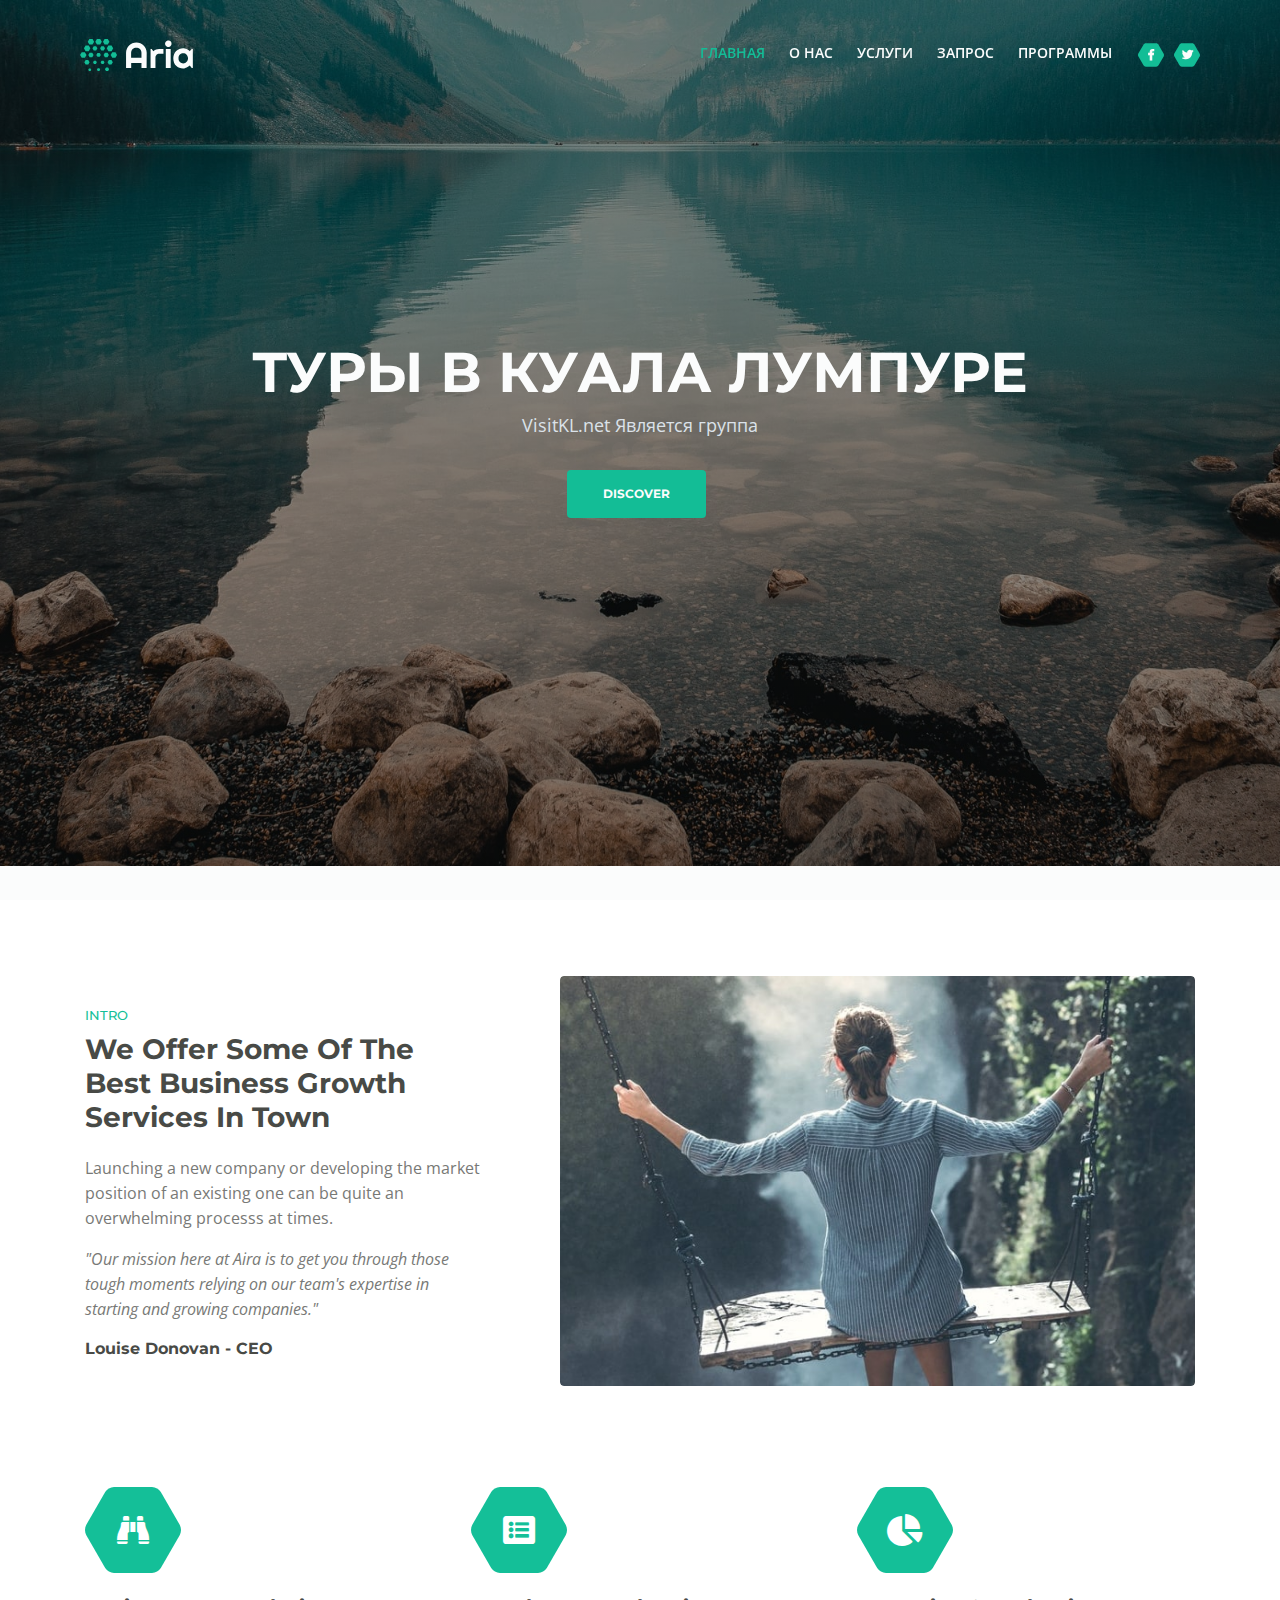
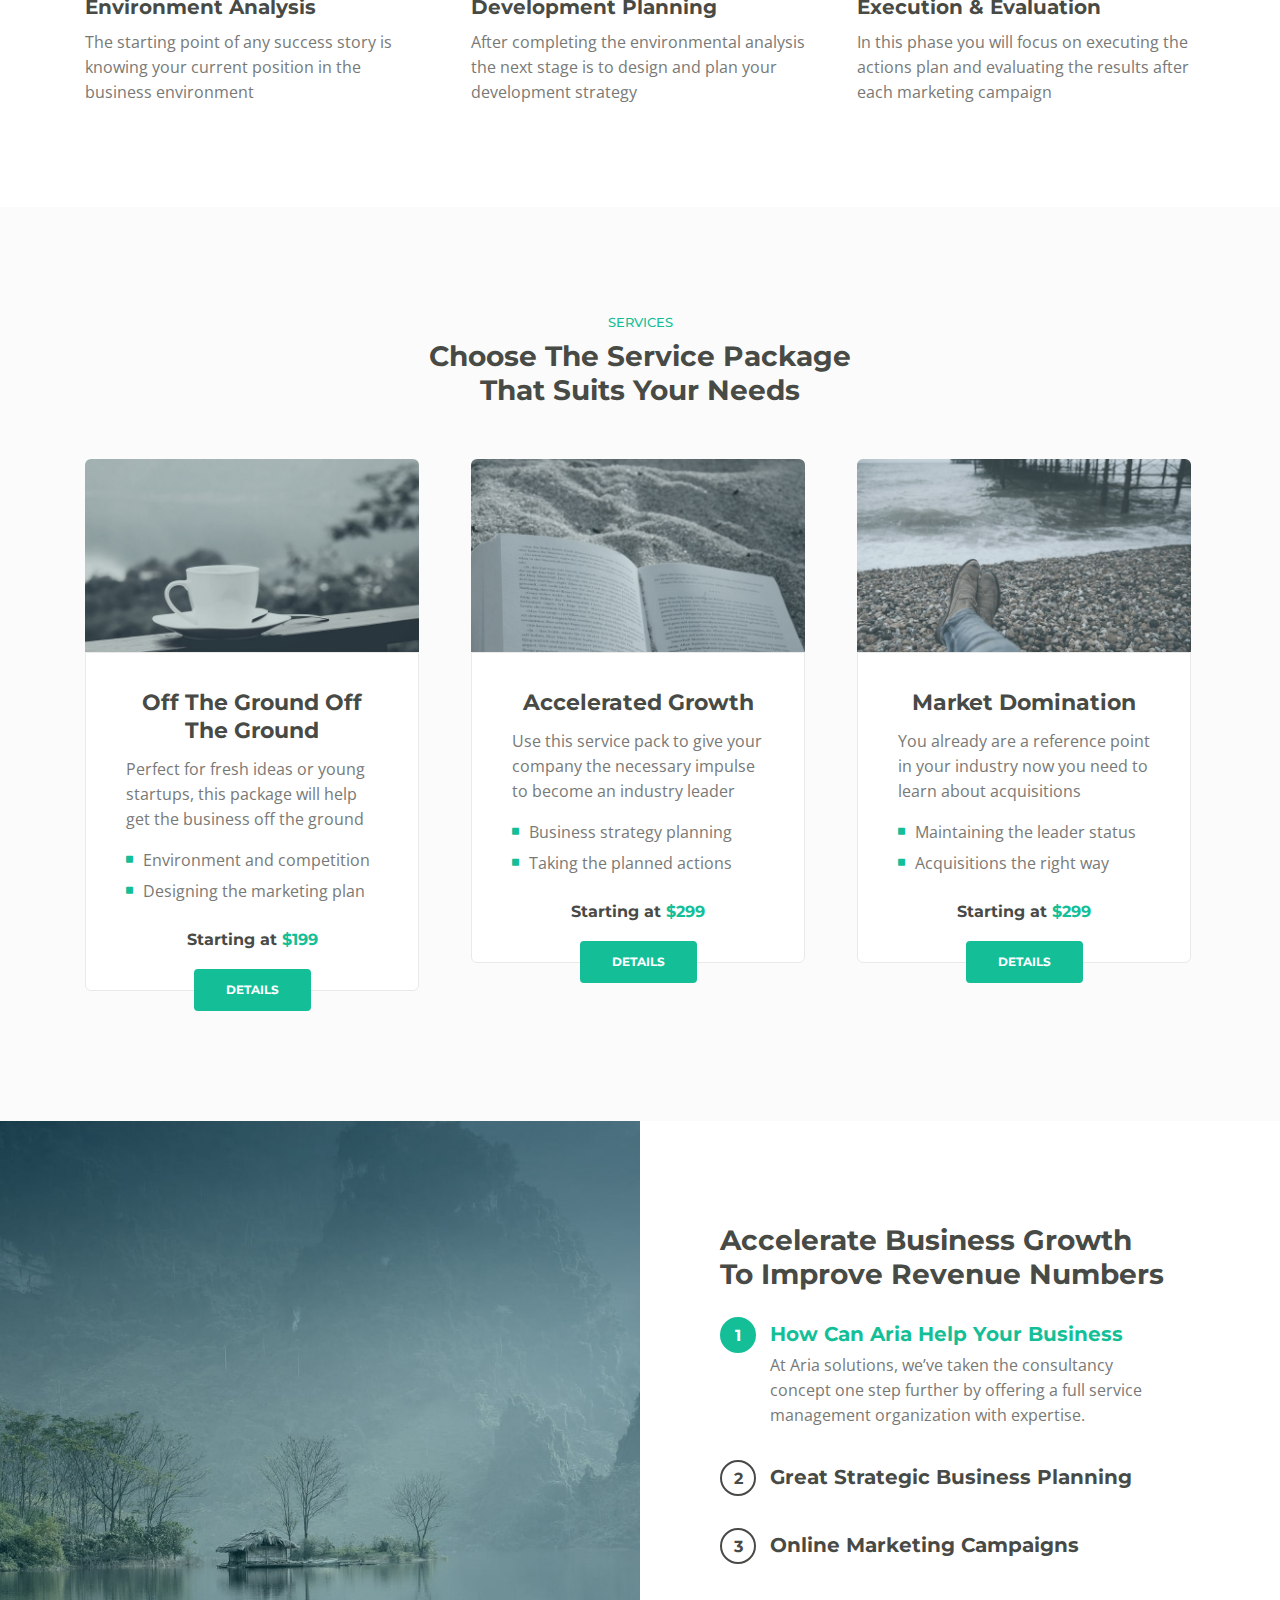
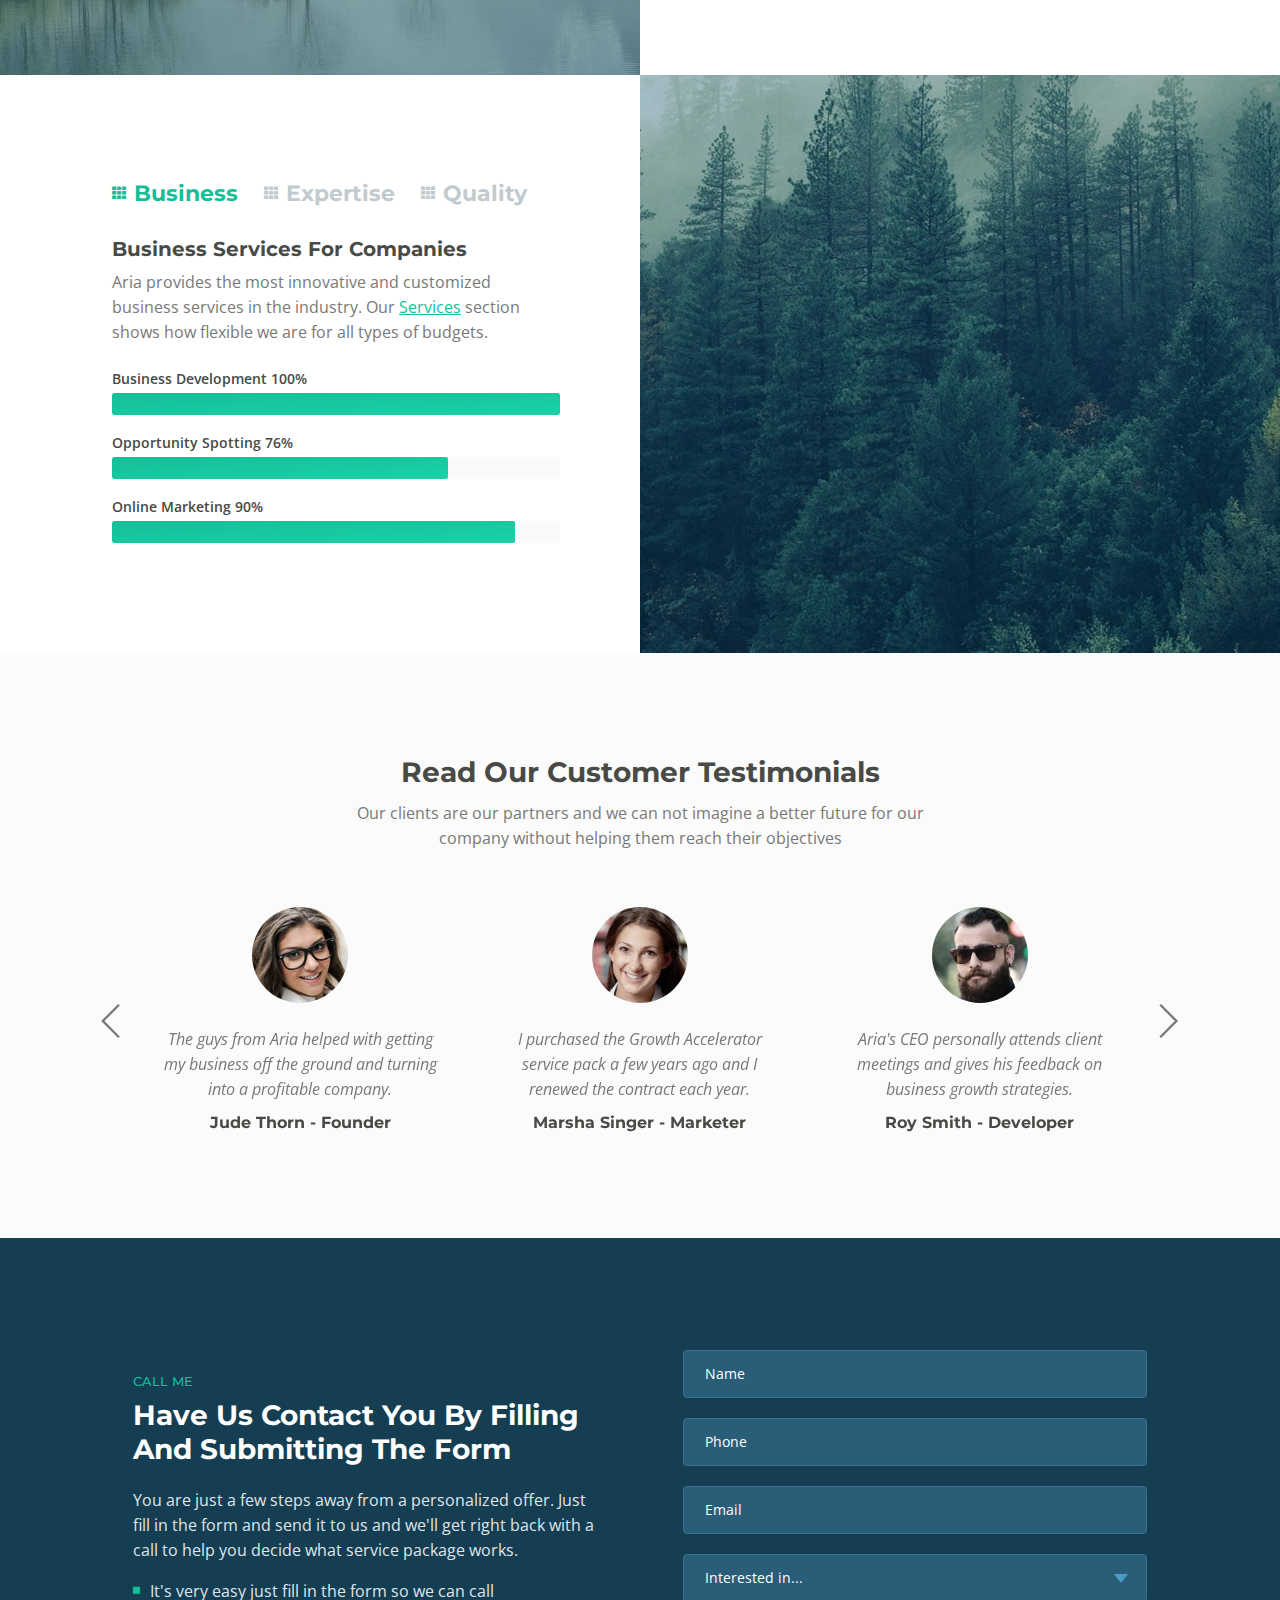
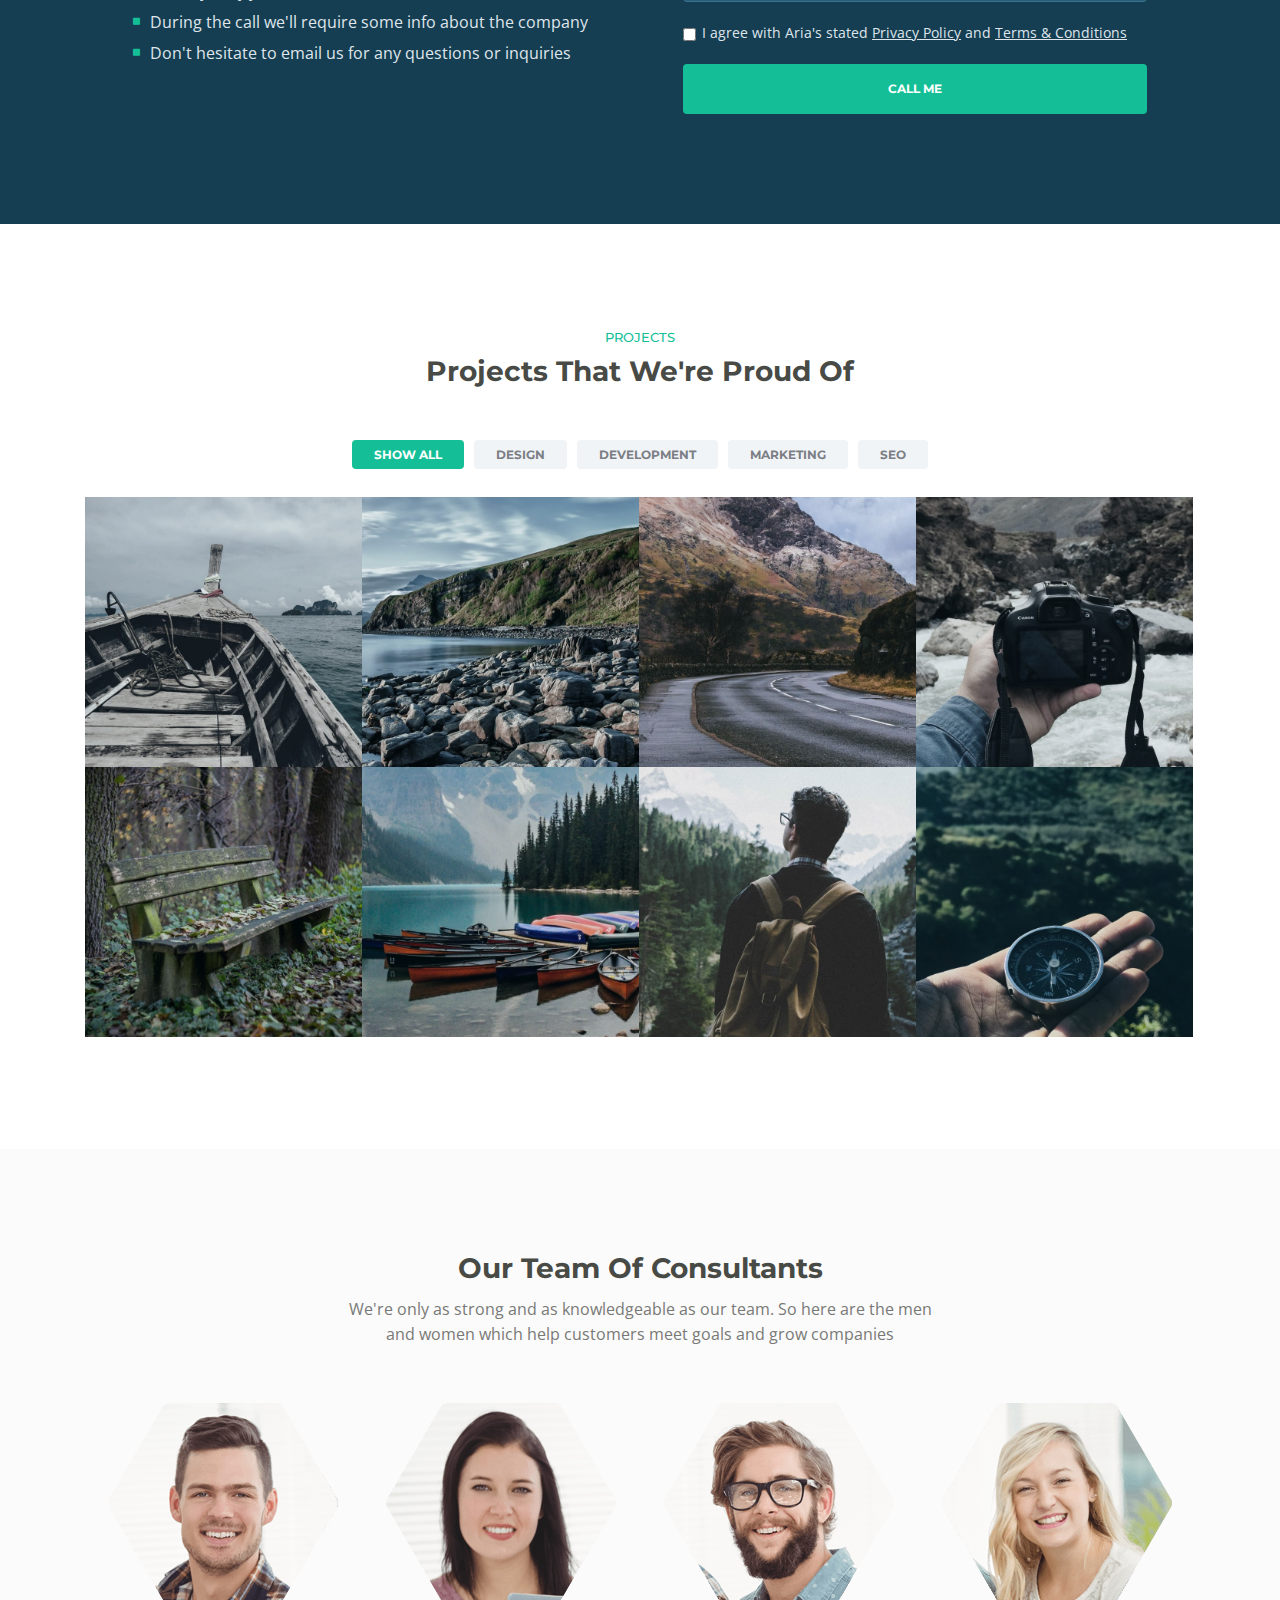
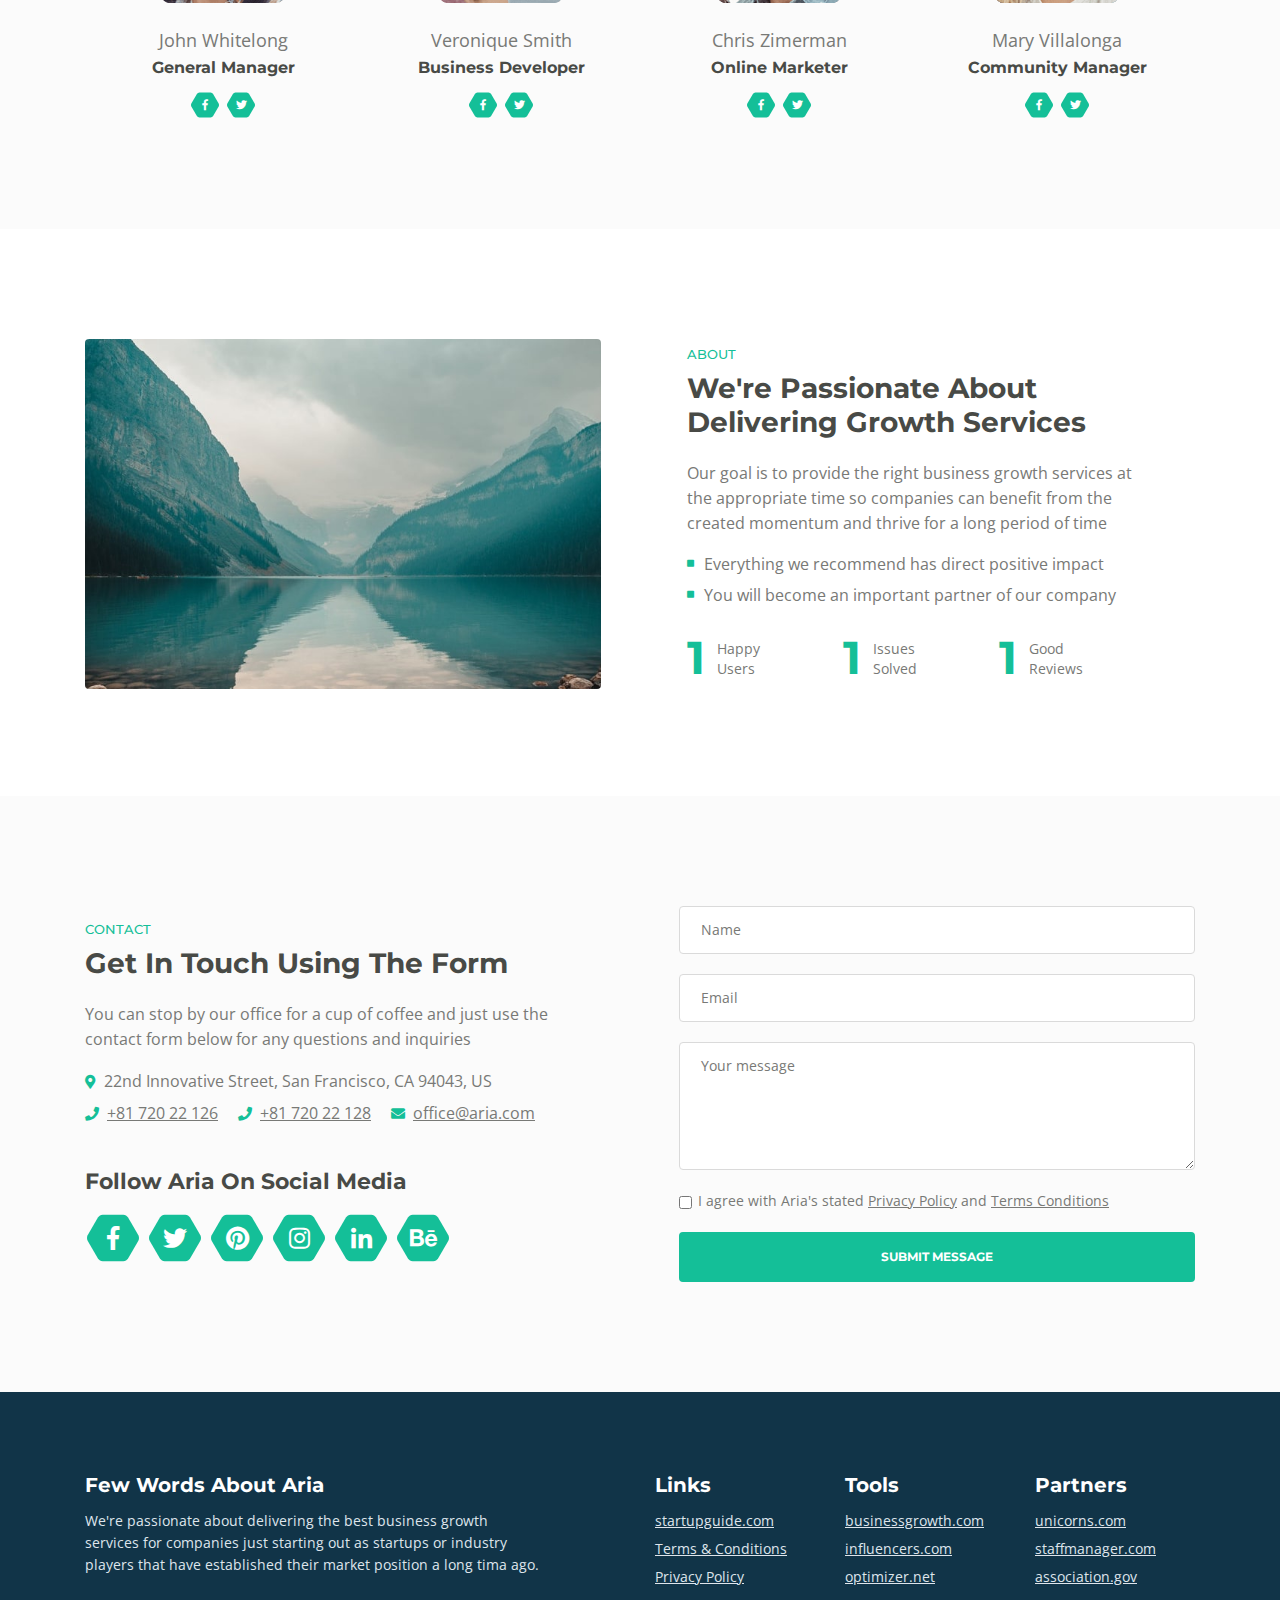
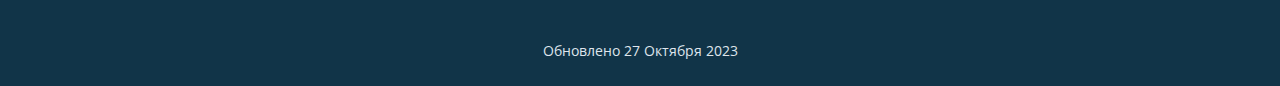
==== web/index.html @ b9b773c5 "1.0" ====
<!DOCTYPE html>
<html lang="en">
<head>
    <meta charset="utf-8">
    <meta name="viewport" content="width=device-width, initial-scale=1, shrink-to-fit=no">
    
    <!-- SEO Meta Tags -->
    <meta name="description" content="Aria is a business focused HTML landing page template built with Bootstrap to help you create lead generation websites for companies and their services.">
    <meta name="author" content="Inovatik">

    <!-- OG Meta Tags to improve the way the post looks when you share the page on LinkedIn, Facebook, Google+ -->
	<meta property="og:site_name" content="" /> <!-- website name -->
	<meta property="og:site" content="" /> <!-- website link -->
	<meta property="og:title" content=""/> <!-- title shown in the actual shared post -->
	<meta property="og:description" content="" /> <!-- description shown in the actual shared post -->
	<meta property="og:image" content="" /> <!-- image link, make sure it's jpg -->
	<meta property="og:url" content="" /> <!-- where do you want your post to link to -->
	<meta property="og:type" content="article" />

    <!-- Website Title -->
    <title>VisitKL - Туры по Малайзий</title>
    
    <!-- Styles -->
    <link href="https://fonts.googleapis.com/css?family=Montserrat:500,700&display=swap&subset=latin-ext" rel="stylesheet">
    <link href="https://fonts.googleapis.com/css?family=Open+Sans:400,400i,600&display=swap&subset=latin-ext" rel="stylesheet">
    <link href="css/bootstrap.css" rel="stylesheet">
    <link href="css/fontawesome-all.css" rel="stylesheet">
    <link href="css/swiper.css" rel="stylesheet">
	<link href="css/magnific-popup.css" rel="stylesheet">
	<link href="css/styles.css" rel="stylesheet">
	
	<!-- Favicon  -->
    <link rel="icon" href="images/favicon.png">
</head>
<body data-spy="scroll" data-target=".fixed-top">
    
    <!-- Preloader -->
	<div class="spinner-wrapper">
        <div class="spinner">
            <div class="bounce1"></div>
            <div class="bounce2"></div>
            <div class="bounce3"></div>
        </div>
    </div>
    <!-- end of preloader -->
    

    <!-- Navbar -->
    <nav class="navbar navbar-expand-md navbar-dark navbar-custom fixed-top">
        <!-- Text Logo - Use this if you don't have a graphic logo -->
        <!-- <a class="navbar-brand logo-text page-scroll" href="index.html">Aria</a> -->

        <!-- Image Logo -->
        <a class="navbar-brand logo-image" href="index.html"><img src="images/logo.svg" alt="alternative"></a>
        
        <!-- Mobile Menu Toggle Button -->
        <button class="navbar-toggler" type="button" data-toggle="collapse" data-target="#navbarsExampleDefault" aria-controls="navbarsExampleDefault" aria-expanded="false" aria-label="Toggle navigation">
            <span class="navbar-toggler-awesome fas fa-bars"></span>
            <span class="navbar-toggler-awesome fas fa-times"></span>
        </button>
        <!-- end of mobile menu toggle button -->

        <div class="collapse navbar-collapse" id="navbarsExampleDefault">
            <ul class="navbar-nav ml-auto">
                <li class="nav-item">
                    <a class="nav-link page-scroll" href="#header">ГЛАВНАЯ <span class="sr-only">(current)</span></a>
                </li>
                <li class="nav-item">
                    <a class="nav-link page-scroll" href="#intro">О НАС</a>
                </li>
                <li class="nav-item">
                    <a class="nav-link page-scroll" href="#services">УСЛУГИ</a>
                </li>
                <li class="nav-item">
                    <a class="nav-link page-scroll" href="#callMe">ЗАПРОС</a>
                </li>
                <li class="nav-item">
                    <a class="nav-link page-scroll" href="#projects">ПРОГРАММЫ</a>
                </li>

                <!-- Dropdown Menu -->          
                <!-- <li class="nav-item dropdown">
                    <a class="nav-link dropdown-toggle page-scroll" href="#about" id="navbarDropdown" role="button" aria-haspopup="true" aria-expanded="false">ABOUT</a>
                    <div class="dropdown-menu" aria-labelledby="navbarDropdown">
                        <a class="dropdown-item" href="terms-conditions.html"><span class="item-text">TERMS CONDITIONS</span></a>
                        <div class="dropdown-items-divide-hr"></div>
                        <a class="dropdown-item" href="privacy-policy.html"><span class="item-text">PRIVACY POLICY</span></a>
                    </div>
                </li> -->
                <!-- end of dropdown menu -->

                <!-- <li class="nav-item">
                    <a class="nav-link page-scroll" href="#contact">КОНТАКТ</a>
                </li>
            </ul> -->
            <span class="nav-item social-icons">
                <span class="fa-stack">
                    <a href="#your-link">
                        <span class="hexagon"></span>
                        <i class="fab fa-facebook-f fa-stack-1x"></i>
                    </a>
                </span>
                <span class="fa-stack">
                    <a href="#your-link">
                        <span class="hexagon"></span>
                        <i class="fab fa-twitter fa-stack-1x"></i>
                    </a>
                </span>
            </span>
        </div>
    </nav>
    <!-- end of navbar -->


    <!-- Header -->
    <header id="header" class="header">
        <div class="header-content">
            <div class="container">
                <div class="row">
                    <div class="col-lg-12">
                        <div class="text-container">
                            <h1>ТУРЫ В <span id="js-rotating">КУАЛА ЛУМПУРЕ, МЕЛАККЕ, КУАЛА СЕЛАНГОРЕ</span></h1>
                            <p class="p-heading p-large">VisitKL.net Является группа </p>
                            <a class="btn-solid-lg page-scroll" href="#intro">DISCOVER</a>
                        </div>
                    </div> <!-- end of col -->
                </div> <!-- end of row -->
            </div> <!-- end of container -->
        </div> <!-- end of header-content -->
    </header> <!-- end of header -->
    <!-- end of header -->


    <!-- Intro -->
    <div id="intro" class="basic-1">
        <div class="container">
            <div class="row">
                <div class="col-lg-5">
                    <div class="text-container">
                        <div class="section-title">INTRO</div>
                        <h2>We Offer Some Of The Best Business Growth Services In Town</h2>
                        <p>Launching a new company or developing the market position of an existing one can be quite an overwhelming processs at times.</p>
                        <p class="testimonial-text">"Our mission here at Aira is to get you through those tough moments relying on our team's expertise in starting and growing companies."</p>
                        <div class="testimonial-author">Louise Donovan - CEO</div>
                    </div> <!-- end of text-container -->
                </div> <!-- end of col -->
                <div class="col-lg-7">
                    <div class="image-container">
                        <img class="img-fluid" src="images/intro-office.jpg" alt="alternative">
                    </div> <!-- end of image-container -->
                </div> <!-- end of col -->
            </div> <!-- end of row -->
        </div> <!-- end of container -->
    </div> <!-- end of basic-1 -->
    <!-- end of intro -->


    <!-- Description -->
    <div class="cards-1">
        <div class="container">
            <div class="row">
                <div class="col-lg-12">
                    
                    <!-- Card -->
                    <div class="card">
                        <span class="fa-stack">
                            <span class="hexagon"></span>
                            <i class="fas fa-binoculars fa-stack-1x"></i>
                        </span>
                        <div class="card-body">
                            <h4 class="card-title">Environment Analysis</h4>
                            <p>The starting point of any success story is knowing your current position in the business environment</p>
                        </div>
                    </div>
                    <!-- end of card -->

                    <!-- Card -->
                    <div class="card">
                        <span class="fa-stack">
                            <span class="hexagon"></span>
                            <i class="fas fa-list-alt fa-stack-1x"></i>
                        </span>
                        <div class="card-body">
                            <h4 class="card-title">Development Planning</h4>
                            <p>After completing the environmental analysis the next stage is to design and  plan your development strategy</p>
                        </div>
                    </div>
                    <!-- end of card -->

                    <!-- Card -->
                    <div class="card">
                        <span class="fa-stack">
                            <span class="hexagon"></span>
                            <i class="fas fa-chart-pie fa-stack-1x"></i>
                        </span>
                        <div class="card-body">
                            <h4 class="card-title">Execution & Evaluation</h4>
                            <p>In this phase you will focus on executing the actions plan and evaluating the results after each marketing campaign</p>
                        </div>
                    </div>
                    <!-- end of card -->

                </div> <!-- end of col -->
            </div> <!-- end of row -->
        </div> <!-- end of container -->
    </div> <!-- end of cards-1 -->
    <!-- end of description -->


    <!-- Services -->
    <div id="services" class="cards-2">
        <div class="container">
            <div class="row">
                <div class="col-lg-12">
                    <div class="section-title">SERVICES</div>
                    <h2>Choose The Service Package<br> That Suits Your Needs</h2>
                </div> <!-- end of col -->
            </div> <!-- end of row -->
            <div class="row">
                <div class="col-lg-12">
                    
                    <!-- Card -->
                    <div class="card">
                        <div class="card-image">
                            <img class="img-fluid" src="images/services-1.jpg" alt="alternative">
                        </div>
                        <div class="card-body">
                            <h3 class="card-title">Off The Ground Off The Ground</h3>
                            <p>Perfect for fresh ideas or young startups, this package will help get the business off the ground</p>
                            <ul class="list-unstyled li-space-lg">
                                <li class="media">
                                    <i class="fas fa-square"></i>
                                    <div class="media-body">Environment and competition</div>
                                </li>
                                <li class="media">
                                    <i class="fas fa-square"></i>
                                    <div class="media-body">Designing the marketing plan</div>
                                </li>
                            </ul>
                            <p class="price">Starting at <span>$199</span></p>
                        </div>
                        <div class="button-container">
                            <a class="btn-solid-reg page-scroll" href="#callMe">DETAILS</a>
                        </div> <!-- end of button-container -->
                    </div>
                    <!-- end of card -->

                    <!-- Card -->
                    <div class="card">
                        <div class="card-image">
                            <img class="img-fluid" src="images/services-2.jpg" alt="alternative">
                        </div>
                        <div class="card-body">
                            <h3 class="card-title">Accelerated Growth</h3>
                            <p>Use this service pack to give your company the necessary impulse to become an industry leader</p>
                            <ul class="list-unstyled li-space-lg">
                                <li class="media">
                                    <i class="fas fa-square"></i>
                                    <div class="media-body">Business strategy planning</div>
                                </li>
                                <li class="media">
                                    <i class="fas fa-square"></i>
                                    <div class="media-body">Taking the planned actions</div>
                                </li>
                            </ul>
                            <p class="price">Starting at <span>$299</span></p>
                        </div>
                        <div class="button-container">
                            <a class="btn-solid-reg page-scroll" href="#callMe">DETAILS</a>
                        </div> <!-- end of button-container -->
                    </div>
                    <!-- end of card -->

                    <!-- Card -->
                    <div class="card">
                        <div class="card-image">
                            <img class="img-fluid" src="images/services-3.jpg" alt="alternative">
                        </div>
                        <div class="card-body">
                            <h3 class="card-title">Market Domination</h3>
                            <p>You already are a reference point in your industry now you need to learn about acquisitions</p>
                            <ul class="list-unstyled li-space-lg">
                                <li class="media">
                                    <i class="fas fa-square"></i>
                                    <div class="media-body">Maintaining the leader status</div>
                                </li>
                                <li class="media">
                                    <i class="fas fa-square"></i>
                                    <div class="media-body">Acquisitions the right way</div>
                                </li>
                            </ul>
                            <p class="price">Starting at <span>$299</span></p>
                        </div>
                        <div class="button-container">
                            <a class="btn-solid-reg page-scroll" href="#callMe">DETAILS</a>
                        </div> <!-- end of button-container -->
                    </div>
                    <!-- end of card -->

                </div> <!-- end of col -->
            </div> <!-- end of row -->
        </div> <!-- end of container -->
    </div> <!-- end of cards-2 -->
    <!-- end of services -->
    

    <!-- Details 1 -->
	<div id="details" class="accordion">
		<div class="area-1">
		</div><!-- end of area-1 on same line and no space between comments to eliminate margin white space --><div class="area-2">
            
            <!-- Accordion -->
            <div class="accordion-container" id="accordionOne">
                <h2>Accelerate Business Growth To Improve Revenue Numbers</h2>
                <div class="item">
                    <div id="headingOne">
                        <span data-toggle="collapse" data-target="#collapseOne" aria-expanded="true" aria-controls="collapseOne" role="button">
                            <span class="circle-numbering">1</span><span class="accordion-title">How Can Aria Help Your Business</span>
                        </span>
                    </div>
                    <div id="collapseOne" class="collapse show" aria-labelledby="headingOne" data-parent="#accordionOne">
                        <div class="accordion-body">
                            At Aria solutions, we’ve taken the consultancy concept one step further by offering a full service management organization with expertise.
                        </div>
                    </div>
                </div> <!-- end of item -->
            
                <div class="item">
                    <div id="headingTwo">
                        <span class="collapsed" data-toggle="collapse" data-target="#collapseTwo" aria-expanded="false" aria-controls="collapseTwo" role="button">
                            <span class="circle-numbering">2</span><span class="accordion-title">Great Strategic Business Planning</span>
                        </span>
                    </div>
                    <div id="collapseTwo" class="collapse" aria-labelledby="headingTwo" data-parent="#accordionOne">
                        <div class="accordion-body">
                            Aria partners with businesses to business growth and development ideas including environment analysis, plan execution and evaluation.
                        </div>
                    </div>
                </div> <!-- end of item -->
            
                <div class="item">
                    <div id="headingThree">
                        <span class="collapsed" data-toggle="collapse" data-target="#collapseThree" aria-expanded="false" aria-controls="collapseThree" role="button">
                            <span class="circle-numbering">3</span><span class="accordion-title">Online Marketing Campaigns</span>
                        </span>
                    </div>
                    <div id="collapseThree" class="collapse" aria-labelledby="headingThree" data-parent="#accordionOne">
                        <div class="accordion-body">
                            An awesome online marketing plan won't save your bad product but paired with a good product, the sky is the limit for what can be achieved.
                        </div>
                    </div>
                </div> <!-- end of item -->
            </div> <!-- end of accordion-container -->
            <!-- end of accordion -->

		</div> <!-- end of area-2 -->
    </div> <!-- end of accordion -->
    <!-- end of details 1 -->


    <!-- Details 2 -->
	<div class="tabs">
        <div class="area-1">
            <div class="tabs-container">
                
                <!-- Tabs Links -->
                <ul class="nav nav-tabs" id="ariaTabs" role="tablist">
                    <li class="nav-item">
                        <a class="nav-link active" id="nav-tab-1" data-toggle="tab" href="#tab-1" role="tab" aria-controls="tab-1" aria-selected="true"><i class="fas fa-th"></i> Business</a>
                    </li>
                    <li class="nav-item">
                        <a class="nav-link" id="nav-tab-2" data-toggle="tab" href="#tab-2" role="tab" aria-controls="tab-2" aria-selected="false"><i class="fas fa-th"></i> Expertise</a>
                    </li>
                    <li class="nav-item">
                        <a class="nav-link" id="nav-tab-3" data-toggle="tab" href="#tab-3" role="tab" aria-controls="tab-3" aria-selected="false"><i class="fas fa-th"></i> Quality</a>
                    </li>
                </ul>
                <!-- end of tabs links -->
                
                <!-- Tabs Content -->
                <div class="tab-content" id="ariaTabsContent">

                    <!-- Tab -->
                    <div class="tab-pane fade show active" id="tab-1" role="tabpanel" aria-labelledby="tab-1">
                        <h4>Business Services For Companies</h4>
                        <p>Aria provides the most innovative and customized business services in the industry. Our <a class="green page-scroll" href="#services">Services</a> section shows how flexible we are for all types of budgets.</p>
                        
                        <!-- Progress Bars -->
                        <div class="progress-container">
                            <div class="title">Business Development 100%</div>
                            <div class="progress">
                                <div class="progress-bar first" role="progressbar" aria-valuenow="0" aria-valuemin="0" aria-valuemax="100"></div>
                            </div>
                            <div class="title">Opportunity Spotting 76%</div>
                            <div class="progress">
                                <div class="progress-bar second" role="progressbar" aria-valuenow="75" aria-valuemin="0" aria-valuemax="100"></div>
                            </div>
                            <div class="title">Online Marketing 90%</div>
                            <div class="progress">
                                <div class="progress-bar third" role="progressbar" aria-valuenow="90" aria-valuemin="0" aria-valuemax="100"></div>
                            </div>
                        </div> <!-- end of progress-container -->
                        <!-- end of progress bars -->
                        
                    </div> <!-- end of tab-pane --> 
                    <!-- end of tab -->

                    <!-- Tab -->
                    <div class="tab-pane fade" id="tab-2" role="tabpanel" aria-labelledby="tab-2">
                        <ul class="list-unstyled li-space-lg first">
                            <li class="media">
                                <div class="media-bullet">1</div>
                                <div class="media-body"><strong>High quality</strong> is on top of our list when it comes to the way we deliver the services</div>
                            </li>
                            <li class="media">
                                <div class="media-bullet">2</div>
                                <div class="media-body"><strong>Maximum impact</strong> is what we look for in our actions</div>
                            </li>
                            <li class="media">
                                <div class="media-bullet">3</div>
                                <div class="media-body"><strong>Quality standards</strong> are important but meant to be exceeded</div>
                            </li>
                        </ul>
                        <ul class="list-unstyled li-space-lg last">
                            <li class="media">
                                <div class="media-bullet">4</div>
                                <div class="media-body"><strong>We're always looking</strong> for industry leaders to help them win their market position</div>
                            </li>
                            <li class="media">
                                <div class="media-bullet">5</div>
                                <div class="media-body"><strong>Evaluation</strong> is a key aspect of this business and important</div>
                            </li>
                            <li class="media">
                                <div class="media-bullet">6</div>
                                <div class="media-body"><strong>Ethic</strong> procedures ar alwasy at the base of everything we do</div>
                            </li>
                        </ul>
                    </div> <!-- end of tab-pane -->
                    <!-- end of tab -->

                    <!-- Tab -->
                    <div class="tab-pane fade" id="tab-3" role="tabpanel" aria-labelledby="tab-3">
                        <p><strong>We strive to achieve</strong> 100% customer satisfaction for both types of customers: hiring companies and job seekers. Types of customers: <a class="green" href="#your-link">with huge potential</a></p>
                        <p><strong>Our goal is to help</strong> your company achieve its full potential and establish long term stability for <a class="green" href="#your-link">the stakeholders</a></p>
                        <ul class="list-unstyled li-space-lg">
                            <li class="media">
                                <i class="fas fa-square"></i>
                                <div class="media-body">It's easy to get a quotation, just call our office anytime</div>
                            </li>
                            <li class="media">
                                <i class="fas fa-square"></i>
                                <div class="media-body">We'll get back to you with an initial estimate soon</div>
                            </li>
                            <li class="media">
                                <i class="fas fa-square"></i>
                                <div class="media-body">Get ready to see results even after only 30 days</div>
                            </li>
                            <li class="media">
                                <i class="fas fa-square"></i>
                                <div class="media-body">Ask for a quote and start improving your business</div>
                            </li>
                            <li class="media">
                                <i class="fas fa-square"></i>
                                <div class="media-body">Just fill out the form and we'll call you right away</div>
                            </li>
                        </ul>
                    </div> <!-- end of tab-pane -->
                    <!-- end of tab -->

                </div> <!-- end of tab-content -->
                <!-- end of tabs content -->

            </div> <!-- end of tabs-container -->
        </div><!-- end of area-1 on same line and no space between comments to eliminate margin white space --><div class="area-2"></div> <!-- end of area-2 -->
    </div> <!-- end of tabs -->
    <!-- end of details 2 -->


    <!-- Testimonials -->
    <div class="slider">
        <div class="container">
            <div class="row">
                <div class="col-lg-12">
                    <h2>Read Our Customer Testimonials</h2>
                    <p class="p-heading">Our clients are our partners and we can not imagine a better future for our company without helping them reach their objectives</p>
                </div> <!-- end of col -->
            </div> <!-- end of row -->
            <div class="row">
                <div class="col-lg-12">

                    <!-- Card Slider -->
                    <div class="slider-container">
                        <div class="swiper-container card-slider">
                            <div class="swiper-wrapper">
                                
                                <!-- Slide -->
                                <div class="swiper-slide">
                                    <div class="card">
                                        <img class="card-image" src="images/testimonial-1.jpg" alt="alternative">
                                        <div class="card-body">
                                            <div class="testimonial-text">The guys from Aria helped with getting my business off the ground and turning into a profitable company.</div>
                                            <div class="testimonial-author">Jude Thorn - Founder</div>
                                        </div>
                                    </div>
                                </div> <!-- end of swiper-slide -->
                                <!-- end of slide -->
        
                                <!-- Slide -->
                                <div class="swiper-slide">
                                    <div class="card">
                                        <img class="card-image" src="images/testimonial-2.jpg" alt="alternative">
                                        <div class="card-body">
                                            <div class="testimonial-text">I purchased the Growth Accelerator service pack a few years ago and I renewed the contract each year. </div>
                                            <div class="testimonial-author">Marsha Singer - Marketer</div>
                                        </div>
                                    </div>        
                                </div> <!-- end of swiper-slide -->
                                <!-- end of slide -->
        
                                <!-- Slide -->
                                <div class="swiper-slide">
                                    <div class="card">
                                        <img class="card-image" src="images/testimonial-3.jpg" alt="alternative">
                                        <div class="card-body">
                                            <div class="testimonial-text">Aria's CEO personally attends client meetings and gives his feedback on business growth strategies.</div>
                                            <div class="testimonial-author">Roy Smith - Developer</div>
                                        </div>
                                    </div>        
                                </div> <!-- end of swiper-slide -->
                                <!-- end of slide -->
        
                                <!-- Slide -->
                                <div class="swiper-slide">
                                    <div class="card">
                                        <img class="card-image" src="images/testimonial-4.jpg" alt="alternative">
                                        <div class="card-body">
                                            <div class="testimonial-text">At the beginning I thought the prices are a little high for what they offer but they over deliver each and every time.</div>
                                            <div class="testimonial-author">Ronald Spice - Owner</div>
                                        </div>
                                    </div>
                                </div> <!-- end of swiper-slide -->
                                <!-- end of slide -->
        
                                <!-- Slide -->
                                <div class="swiper-slide">
                                    <div class="card">
                                        <img class="card-image" src="images/testimonial-5.jpg" alt="alternative">
                                        <div class="card-body">
                                            <div class="testimonial-text">I recommend Aria to every business owner or growth leader that wants to take his company to the next level.</div>
                                            <div class="testimonial-author">Lindsay Rune - Manager</div>
                                        </div>
                                    </div>        
                                </div> <!-- end of swiper-slide -->
                                <!-- end of slide -->
        
                                <!-- Slide -->
                                <div class="swiper-slide">
                                    <div class="card">
                                        <img class="card-image" src="images/testimonial-6.jpg" alt="alternative">
                                        <div class="card-body">
                                            <div class="testimonial-text">My goals for using Aria's services seemed high when I first set them but they've met them with no problems.</div>
                                            <div class="testimonial-author">Ann Black - Consultant</div>
                                        </div>
                                    </div>        
                                </div> <!-- end of swiper-slide -->
                                <!-- end of slide -->
                            
                            </div> <!-- end of swiper-wrapper -->
        
                            <!-- Add Arrows -->
                            <div class="swiper-button-next"></div>
                            <div class="swiper-button-prev"></div>
                            <!-- end of add arrows -->
        
                        </div> <!-- end of swiper-container -->
                    </div> <!-- end of sliedr-container -->
                    <!-- end of card slider -->

                </div> <!-- end of col -->
            </div> <!-- end of row -->
        </div> <!-- end of container -->
    </div> <!-- end of slider -->
    <!-- end of testimonials -->


    <!-- Call Me -->
    <div id="callMe" class="form-1">
        <div class="container">
            <div class="row">
                <div class="col-lg-6">
                    <div class="text-container">
                        <div class="section-title">CALL ME</div>
                        <h2 class="white">Have Us Contact You By Filling And Submitting The Form</h2>
                        <p class="white">You are just a few steps away from a personalized offer. Just fill in the form and send it to us and we'll get right back with a call to help you decide what service package works.</p>
                        <ul class="list-unstyled li-space-lg white">
                            <li class="media">
                                <i class="fas fa-square"></i>
                                <div class="media-body">It's very easy just fill in the form so we can call</div>
                            </li>
                            <li class="media">
                                <i class="fas fa-square"></i>
                                <div class="media-body">During the call we'll require some info about the company</div>
                            </li>
                            <li class="media">
                                <i class="fas fa-square"></i>
                                <div class="media-body">Don't hesitate to email us for any questions or inquiries</div>
                            </li>
                        </ul>
                    </div>
                </div> <!-- end of col -->
                <div class="col-lg-6">
                   
                    <!-- Call Me Form -->
                    <form id="callMeForm" data-toggle="validator" data-focus="false">
                        <div class="form-group">
                            <input type="text" class="form-control-input" id="lname" name="lname" required>
                            <label class="label-control" for="lname">Name</label>
                            <div class="help-block with-errors"></div>
                        </div>
                        <div class="form-group">
                            <input type="text" class="form-control-input" id="lphone" name="lphone" required>
                            <label class="label-control" for="lphone">Phone</label>
                            <div class="help-block with-errors"></div>
                        </div>
                        <div class="form-group">
                            <input type="email" class="form-control-input" id="lemail" name="lemail" required>
                            <label class="label-control" for="lemail">Email</label>
                            <div class="help-block with-errors"></div>
                        </div>
                        <div class="form-group">
                            <select class="form-control-select" id="lselect" required>
                                <option class="select-option" value="" disabled selected>Interested in...</option>
                                <option class="select-option" value="Off The Ground">Off The Ground</option>
                                <option class="select-option" value="Accelerated Growth">Accelerated Growth</option>
                                <option class="select-option" value="Market Domination">Market Domination</option>
                            </select>
                            <div class="help-block with-errors"></div>
                        </div>
                        <div class="form-group checkbox white">
                            <input type="checkbox" id="lterms" value="Agreed-to-Terms" name="lterms" required>I agree with Aria's stated <a class="white" href="privacy-policy.html">Privacy Policy</a> and <a class="white" href="terms-conditions.html">Terms & Conditions</a>
                            <div class="help-block with-errors"></div>
                        </div>
                        <div class="form-group">
                            <button type="submit" class="form-control-submit-button">CALL ME</button>
                        </div>
                        <div class="form-message">
                            <div id="lmsgSubmit" class="h3 text-center hidden"></div>
                        </div>
                    </form>
                    <!-- end of call me form -->
                    
                </div> <!-- end of col -->
            </div> <!-- end of row -->
        </div> <!-- end of container -->
    </div> <!-- end of form-1 -->
    <!-- end of call me -->


    <!-- Projects -->
	<div id="projects" class="filter">
		<div class="container">
            <div class="row">
                <div class="col-lg-12">
                    <div class="section-title">PROJECTS</div>
                    <h2>Projects That We're Proud Of</h2>
                </div> <!-- end of col -->
            </div> <!-- end of row -->
            <div class="row">
                <div class="col-lg-12">
                    <!-- Filter -->
                    <div class="button-group filters-button-group">
                        <a class="button is-checked" data-filter="*"><span>SHOW ALL</span></a>
                        <a class="button" data-filter=".design"><span>DESIGN</span></a>
                        <a class="button" data-filter=".development"><span>DEVELOPMENT</span></a>
                        <a class="button" data-filter=".marketing"><span>MARKETING</span></a>
                        <a class="button" data-filter=".seo"><span>SEO</span></a>
                    </div> <!-- end of button group -->
                    <div class="grid">
                        <div class="element-item development">
                            <a class="popup-with-move-anim" href="#project-1"><div class="element-item-overlay"><span>Online Banking</span></div><img src="images/project-1.jpg" alt="alternative"></a>
                        </div>
                        <div class="element-item development">
                            <a class="popup-with-move-anim" href="#project-2"><div class="element-item-overlay"><span>Classic Industry</span></div><img src="images/project-2.jpg" alt="alternative"></a>
                        </div>
                        <div class="element-item design development marketing">
                            <a class="popup-with-move-anim" href="#project-3"><div class="element-item-overlay"><span>BoomBap Audio</span></div><img src="images/project-3.jpg" alt="alternative"></a>
                        </div>
                        <div class="element-item design development marketing">
                            <a class="popup-with-move-anim" href="#project-4"><div class="element-item-overlay"><span>Van Moose</span></div><img src="images/project-4.jpg" alt="alternative"></a>
                        </div>
                        <div class="element-item design development marketing seo">
                            <a class="popup-with-move-anim" href="#project-5"><div class="element-item-overlay"><span>Joy Moments</span></div><img src="images/project-5.jpg" alt="alternative"></a>
                        </div>
                        <div class="element-item design marketing seo">
                            <a class="popup-with-move-anim" href="#project-6"><div class="element-item-overlay"><span>Spark Events</span></div><img src="images/project-6.jpg" alt="alternative"></a>
                        </div>
                        <div class="element-item design marketing">
                            <a class="popup-with-move-anim" href="#project-7"><div class="element-item-overlay"><span>Casual Wear</span></div><img src="images/project-7.jpg" alt="alternative"></a>
                        </div>
                        <div class="element-item design marketing">
                            <a class="popup-with-move-anim" href="#project-8"><div class="element-item-overlay"><span>Zazoo Apps</span></div><img src="images/project-8.jpg" alt="alternative"></a>
                        </div>
                    </div> <!-- end of grid -->
                    <!-- end of filter -->
                    
                </div> <!-- end of col -->
            </div> <!-- end of row -->
		</div> <!-- end of container -->
    </div> <!-- end of filter -->
    <!-- end of projects -->


    <!-- Project Lightboxes -->
    <!-- Lightbox -->
    <div id="project-1" class="lightbox-basic zoom-anim-dialog mfp-hide">
        <div class="row">
            <button title="Close (Esc)" type="button" class="mfp-close x-button">×</button>
            <div class="col-lg-8">
                <img class="img-fluid" src="images/project-1.jpg" alt="alternative">
            </div> <!-- end of col -->
            <div class="col-lg-4">
                <h3>Online Banking</h3>
                <hr class="line-heading">
                <h6>Strategy Development</h6>
                <p>Need a solid foundation for your business growth plans? Aria will help you manage sales and meet your current needs</p>
                <p>By offering the best professional services and quality products in the market. Don't hesitate and get in touch with us.</p>
                <div class="testimonial-container">
                    <p class="testimonial-text">Need a solid foundation for your business growth plans? Aria will help you manage sales and meet your current requirements.</p>
                    <p class="testimonial-author">General Manager</p>
                </div>
                <a class="btn-solid-reg" href="#your-link">DETAILS</a> <a class="btn-outline-reg mfp-close as-button" href="#projects">BACK</a> 
            </div> <!-- end of col -->
        </div> <!-- end of row -->
    </div> <!-- end of lightbox-basic -->
    <!-- end of lightbox -->

    <!-- Lightbox -->
    <div id="project-2" class="lightbox-basic zoom-anim-dialog mfp-hide">
        <div class="row">
            <button title="Close (Esc)" type="button" class="mfp-close x-button">×</button>
            <div class="col-lg-8">
                <img class="img-fluid" src="images/project-2.jpg" alt="alternative">
            </div> <!-- end of col -->
            <div class="col-lg-4">
                <h3>Classic Industry</h3>
                <hr class="line-heading">
                <h6>Strategy Development</h6>
                <p>Need a solid foundation for your business growth plans? Aria will help you manage sales and meet your current needs</p>
                <p>By offering the best professional services and quality products in the market. Don't hesitate and get in touch with us.</p>
                <div class="testimonial-container">
                    <p class="testimonial-text">Need a solid foundation for your business growth plans? Aria will help you manage sales and meet your current requirements.</p>
                    <p class="testimonial-author">General Manager</p>
                </div>
                <a class="btn-solid-reg" href="#your-link">DETAILS</a> <a class="btn-outline-reg mfp-close as-button" href="#projects">BACK</a> 
            </div> <!-- end of col -->
        </div> <!-- end of row -->
    </div> <!-- end of lightbox-basic -->
    <!-- end of lightbox -->

    <!-- Lightbox -->
    <div id="project-3" class="lightbox-basic zoom-anim-dialog mfp-hide">
        <div class="row">
            <button title="Close (Esc)" type="button" class="mfp-close x-button">×</button>
            <div class="col-lg-8">
                <img class="img-fluid" src="images/project-3.jpg" alt="alternative">
            </div> <!-- end of col -->
            <div class="col-lg-4">
                <h3>BoomBap Audio</h3>
                <hr class="line-heading">
                <h6>Strategy Development</h6>
                <p>Need a solid foundation for your business growth plans? Aria will help you manage sales and meet your current needs</p>
                <p>By offering the best professional services and quality products in the market. Don't hesitate and get in touch with us.</p>
                <div class="testimonial-container">
                    <p class="testimonial-text">Need a solid foundation for your business growth plans? Aria will help you manage sales and meet your current requirements.</p>
                    <p class="testimonial-author">General Manager</p>
                </div>
                <a class="btn-solid-reg" href="#your-link">DETAILS</a> <a class="btn-outline-reg mfp-close as-button" href="#projects">BACK</a> 
            </div> <!-- end of col -->
        </div> <!-- end of row -->
    </div> <!-- end of lightbox-basic -->
    <!-- end of lightbox -->

    <!-- Lightbox -->
    <div id="project-4" class="lightbox-basic zoom-anim-dialog mfp-hide">
        <div class="row">
            <button title="Close (Esc)" type="button" class="mfp-close x-button">×</button>
            <div class="col-lg-8">
                <img class="img-fluid" src="images/project-4.jpg" alt="alternative">
            </div> <!-- end of col -->
            <div class="col-lg-4">
                <h3>Van Moose</h3>
                <hr class="line-heading">
                <h6>Strategy Development</h6>
                <p>Need a solid foundation for your business growth plans? Aria will help you manage sales and meet your current needs</p>
                <p>By offering the best professional services and quality products in the market. Don't hesitate and get in touch with us.</p>
                <div class="testimonial-container">
                    <p class="testimonial-text">Need a solid foundation for your business growth plans? Aria will help you manage sales and meet your current requirements.</p>
                    <p class="testimonial-author">General Manager</p>
                </div>
                <a class="btn-solid-reg" href="#your-link">DETAILS</a> <a class="btn-outline-reg mfp-close as-button" href="#projects">BACK</a> 
            </div> <!-- end of col -->
        </div> <!-- end of row -->
    </div> <!-- end of lightbox-basic -->
    <!-- end of lightbox -->

    <!-- Lightbox -->
    <div id="project-5" class="lightbox-basic zoom-anim-dialog mfp-hide">
        <div class="row">
            <button title="Close (Esc)" type="button" class="mfp-close x-button">×</button>
            <div class="col-lg-8">
                <img class="img-fluid" src="images/project-5.jpg" alt="alternative">
            </div> <!-- end of col -->
            <div class="col-lg-4">
                <h3>Joy Moments</h3>
                <hr class="line-heading">
                <h6>Strategy Development</h6>
                <p>Need a solid foundation for your business growth plans? Aria will help you manage sales and meet your current needs</p>
                <p>By offering the best professional services and quality products in the market. Don't hesitate and get in touch with us.</p>
                <div class="testimonial-container">
                    <p class="testimonial-text">Need a solid foundation for your business growth plans? Aria will help you manage sales and meet your current requirements.</p>
                    <p class="testimonial-author">General Manager</p>
                </div>
                <a class="btn-solid-reg" href="#your-link">DETAILS</a> <a class="btn-outline-reg mfp-close as-button" href="#projects">BACK</a> 
            </div> <!-- end of col -->
        </div> <!-- end of row -->
    </div> <!-- end of lightbox-basic -->
    <!-- end of lightbox -->

    <!-- Lightbox -->
    <div id="project-6" class="lightbox-basic zoom-anim-dialog mfp-hide">
        <div class="row">
            <button title="Close (Esc)" type="button" class="mfp-close x-button">×</button>
            <div class="col-lg-8">
                <img class="img-fluid" src="images/project-6.jpg" alt="alternative">
            </div> <!-- end of col -->
            <div class="col-lg-4">
                <h3>Spark Events</h3>
                <hr class="line-heading">
                <h6>Strategy Development</h6>
                <p>Need a solid foundation for your business growth plans? Aria will help you manage sales and meet your current needs</p>
                <p>By offering the best professional services and quality products in the market. Don't hesitate and get in touch with us.</p>
                <div class="testimonial-container">
                    <p class="testimonial-text">Need a solid foundation for your business growth plans? Aria will help you manage sales and meet your current requirements.</p>
                    <p class="testimonial-author">General Manager</p>
                </div>
                <a class="btn-solid-reg" href="#your-link">DETAILS</a> <a class="btn-outline-reg mfp-close as-button" href="#projects">BACK</a> 
            </div> <!-- end of col -->
        </div> <!-- end of row -->
    </div> <!-- end of lightbox-basic -->
    <!-- end of lightbox -->

    <!-- Lightbox -->
    <div id="project-7" class="lightbox-basic zoom-anim-dialog mfp-hide">
        <div class="row">
            <button title="Close (Esc)" type="button" class="mfp-close x-button">×</button>
            <div class="col-lg-8">
                <img class="img-fluid" src="images/project-7.jpg" alt="alternative">
            </div> <!-- end of col -->
            <div class="col-lg-4">
                <h3>Casual Wear</h3>
                <hr class="line-heading">
                <h6>Strategy Development</h6>
                <p>Need a solid foundation for your business growth plans? Aria will help you manage sales and meet your current needs</p>
                <p>By offering the best professional services and quality products in the market. Don't hesitate and get in touch with us.</p>
                <div class="testimonial-container">
                    <p class="testimonial-text">Need a solid foundation for your business growth plans? Aria will help you manage sales and meet your current requirements.</p>
                    <p class="testimonial-author">General Manager</p>
                </div>
                <a class="btn-solid-reg" href="#your-link">DETAILS</a> <a class="btn-outline-reg mfp-close as-button" href="#projects">BACK</a> 
            </div> <!-- end of col -->
        </div> <!-- end of row -->
    </div> <!-- end of lightbox-basic -->
    <!-- end of lightbox -->

    <!-- Lightbox -->
    <div id="project-8" class="lightbox-basic zoom-anim-dialog mfp-hide">
        <div class="row">
            <button title="Close (Esc)" type="button" class="mfp-close x-button">×</button>
            <div class="col-lg-8">
                <img class="img-fluid" src="images/project-8.jpg" alt="alternative">
            </div> <!-- end of col -->
            <div class="col-lg-4">
                <h3>Zazoo Apps</h3>
                <hr class="line-heading">
                <h6>Strategy Development</h6>
                <p>Need a solid foundation for your business growth plans? Aria will help you manage sales and meet your current needs</p>
                <p>By offering the best professional services and quality products in the market. Don't hesitate and get in touch with us.</p>
                <div class="testimonial-container">
                    <p class="testimonial-text">Need a solid foundation for your business growth plans? Aria will help you manage sales and meet your current requirements.</p>
                    <p class="testimonial-author">General Manager</p>
                </div>
                <a class="btn-solid-reg" href="#your-link">DETAILS</a> <a class="btn-outline-reg mfp-close as-button" href="#projects">BACK</a> 
            </div> <!-- end of col -->
        </div> <!-- end of row -->
    </div> <!-- end of lightbox-basic -->
    <!-- end of lightbox -->
    <!-- end of project lightboxes -->


    <!-- Team -->
    <div class="basic-2">
        <div class="container">
            <div class="row">
                <div class="col-lg-12">
                    <h2>Our Team Of Consultants</h2>
                    <p class="p-heading">We're only as strong and as knowledgeable as our team. So here are the men and women which help customers meet goals and grow companies</p>
                </div> <!-- end of col -->
            </div> <!-- end of row -->
            <div class="row">
                <div class="col-lg-12">

                    <!-- Team Member -->
                    <div class="team-member">
                        <div class="image-wrapper">
                            <img class="img-fluid" src="images/team-1.png" alt="alternative">
                        </div> <!-- end of image-wrapper -->
                        <p class="p-large">John Whitelong</p>
                        <p class="job-title">General Manager</p>
                        <span class="social-icons">
                            <span class="fa-stack">
                                <a href="#your-link">
                                    <span class="hexagon"></span>
                                    <i class="fab fa-facebook-f fa-stack-1x"></i>
                                </a>
                            </span>
                            <span class="fa-stack">
                                <a href="#your-link">
                                    <span class="hexagon"></span>
                                    <i class="fab fa-twitter fa-stack-1x"></i>
                                </a>
                            </span>
                        </span>
                    </div> <!-- end of team-member -->
                    <!-- end of team member -->

                    <!-- Team Member -->
                    <div class="team-member">
                        <div class="image-wrapper">
                            <img class="img-fluid" src="images/team-2.png" alt="alternative">
                        </div> <!-- end of image wrapper -->
                        <p class="p-large">Veronique Smith</p>
                        <p class="job-title">Business Developer</p>
                        <span class="social-icons">
                            <span class="fa-stack">
                                <a href="#your-link">
                                    <span class="hexagon"></span>
                                    <i class="fab fa-facebook-f fa-stack-1x"></i>
                                </a>
                            </span>
                            <span class="fa-stack">
                                <a href="#your-link">
                                    <span class="hexagon"></span>
                                    <i class="fab fa-twitter fa-stack-1x"></i>
                                </a>
                            </span>
                        </span>
                    </div> <!-- end of team-member -->
                    <!-- end of team member -->

                    <!-- Team Member -->
                    <div class="team-member">
                        <div class="image-wrapper">
                            <img class="img-fluid" src="images/team-3.png" alt="alternative">
                        </div> <!-- end of image wrapper -->
                        <p class="p-large">Chris Zimerman</p>
                        <p class="job-title">Online Marketer</p>
                        <span class="social-icons">
                            <span class="fa-stack">
                                <a href="#your-link">
                                    <span class="hexagon"></span>
                                    <i class="fab fa-facebook-f fa-stack-1x"></i>
                                </a>
                            </span>
                            <span class="fa-stack">
                                <a href="#your-link">
                                    <span class="hexagon"></span>
                                    <i class="fab fa-twitter fa-stack-1x"></i>
                                </a>
                            </span>
                        </span>
                    </div> <!-- end of team-member -->
                    <!-- end of team member -->

                    <!-- Team Member -->
                    <div class="team-member">
                        <div class="image-wrapper">
                            <img class="img-fluid" src="images/team-4.png" alt="alternative">
                        </div> <!-- end of image wrapper -->
                        <p class="p-large">Mary Villalonga</p>
                        <p class="job-title">Community Manager</p>
                        <span class="social-icons">
                            <span class="fa-stack">
                                <a href="#your-link">
                                    <span class="hexagon"></span>
                                    <i class="fab fa-facebook-f fa-stack-1x"></i>
                                </a>
                            </span>
                            <span class="fa-stack">
                                <a href="#your-link">
                                    <span class="hexagon"></span>
                                    <i class="fab fa-twitter fa-stack-1x"></i>
                                </a>
                            </span>
                        </span>
                    </div> <!-- end of team-member -->
                    <!-- end of team member -->

                </div> <!-- end of col -->
            </div> <!-- end of row -->
        </div> <!-- end of container -->
    </div> <!-- end of basic-2 -->
    <!-- end of team -->


    <!-- About -->
    <div id="about" class="counter">
        <div class="container">
            <div class="row">
                <div class="col-lg-5 col-xl-6">
                    <div class="image-container">
                        <img class="img-fluid" src="images/about.jpg" alt="alternative">
                    </div> <!-- end of image-container -->
                </div> <!-- end of col -->
                <div class="col-lg-7 col-xl-6">
                    <div class="text-container">
                        <div class="section-title">ABOUT</div>
                        <h2>We're Passionate About Delivering Growth Services</h2>
                        <p>Our goal is to provide the right business growth services at the appropriate time so companies can benefit from the created momentum and thrive for a long period of time</p>
                        <ul class="list-unstyled li-space-lg">
                            <li class="media">
                                <i class="fas fa-square"></i>
                                <div class="media-body">Everything we recommend has direct positive impact</div>
                            </li>
                            <li class="media">
                                <i class="fas fa-square"></i>
                                <div class="media-body">You will become an important partner of our company</div>
                            </li>
                        </ul>

                        <!-- Counter -->
                        <div id="counter">
                            <div class="cell">
                                <div class="counter-value number-count" data-count="231">1</div>
                                <div class="counter-info">Happy<br>Users</div>
                            </div>
                            <div class="cell">
                                <div class="counter-value number-count" data-count="121">1</div>
                                <div class="counter-info">Issues<br>Solved</div>
                            </div>
                            <div class="cell">
                                <div class="counter-value number-count" data-count="159">1</div>
                                <div class="counter-info">Good<br>Reviews</div>
                            </div>
                        </div>
                        <!-- end of counter -->

                    </div> <!-- end of text-container -->      
                </div> <!-- end of col -->
            </div> <!-- end of row -->
        </div> <!-- end of container -->
    </div> <!-- end of counter -->
    <!-- end of about -->


    <!-- Contact -->
    <div id="contact" class="form-2">
        <div class="container">
            <div class="row">
                <div class="col-lg-6">
                    <div class="text-container">
                        <div class="section-title">CONTACT</div>
                        <h2>Get In Touch Using The Form</h2>
                        <p>You can stop by our office for a cup of coffee and just use the contact form below for any questions and inquiries</p>
                        <ul class="list-unstyled li-space-lg">
                            <li class="address"><i class="fas fa-map-marker-alt"></i>22nd Innovative Street, San Francisco, CA 94043, US</li>
                            <li><i class="fas fa-phone"></i><a href="tel:003024630820">+81 720 22 126</a></li>
                            <li><i class="fas fa-phone"></i><a href="tel:003024630820">+81 720 22 128</a></li>
                            <li><i class="fas fa-envelope"></i><a href="mailto:office@aria.com">office@aria.com</a></li>
                        </ul>
                        <h3>Follow Aria On Social Media</h3>

                        <span class="fa-stack">
                            <a href="#your-link">
                                <span class="hexagon"></span>
                                <i class="fab fa-facebook-f fa-stack-1x"></i>
                            </a>
                        </span>
                        <span class="fa-stack">
                            <a href="#your-link">
                                <span class="hexagon"></span>
                                <i class="fab fa-twitter fa-stack-1x"></i>
                            </a>
                        </span>
                        <span class="fa-stack">
                            <a href="#your-link">
                                <span class="hexagon"></span>
                                <i class="fab fa-pinterest fa-stack-1x"></i>
                            </a>
                        </span>
                        <span class="fa-stack">
                            <a href="#your-link">
                                <span class="hexagon"></span>
                                <i class="fab fa-instagram fa-stack-1x"></i>
                            </a>
                        </span>
                        <span class="fa-stack">
                            <a href="#your-link">
                                <span class="hexagon"></span>
                                <i class="fab fa-linkedin-in fa-stack-1x"></i>
                            </a>
                        </span>
                        <span class="fa-stack">
                            <a href="#your-link">
                                <span class="hexagon"></span>
                                <i class="fab fa-behance fa-stack-1x"></i>
                            </a>
                        </span>
                    </div> <!-- end of text-container -->
                </div> <!-- end of col -->
                <div class="col-lg-6">
                    
                    <!-- Contact Form -->
                    <form id="contactForm" data-toggle="validator" data-focus="false">
                        <div class="form-group">
                            <input type="text" class="form-control-input" id="cname" required>
                            <label class="label-control" for="cname">Name</label>
                            <div class="help-block with-errors"></div>
                        </div>
                        <div class="form-group">
                            <input type="email" class="form-control-input" id="cemail" required>
                            <label class="label-control" for="cemail">Email</label>
                            <div class="help-block with-errors"></div>
                        </div>
                        <div class="form-group">
                            <textarea class="form-control-textarea" id="cmessage" required></textarea>
                            <label class="label-control" for="cmessage">Your message</label>
                            <div class="help-block with-errors"></div>
                        </div>
                        <div class="form-group checkbox">
                            <input type="checkbox" id="cterms" value="Agreed-to-Terms" required>I agree with Aria's stated <a href="privacy-policy.html">Privacy Policy</a> and <a href="terms-conditions.html">Terms Conditions</a> 
                            <div class="help-block with-errors"></div>
                        </div>
                        <div class="form-group">
                            <button type="submit" class="form-control-submit-button">SUBMIT MESSAGE</button>
                        </div>
                        <div class="form-message">
                            <div id="cmsgSubmit" class="h3 text-center hidden"></div>
                        </div>
                    </form>
                    <!-- end of contact form -->

                </div> <!-- end of col -->
            </div> <!-- end of row -->
        </div> <!-- end of container -->
    </div> <!-- end of form-2 -->
    <!-- end of contact -->


    <!-- Footer -->
    <div class="footer">
        <div class="container">
            <div class="row">
                <div class="col-md-6">
                    <div class="text-container about">
                        <h4>Few Words About Aria</h4>
                        <p class="white">We're passionate about delivering the best business growth services for companies just starting out as startups or industry players that have established their market position a long tima ago.</p>
                    </div> <!-- end of text-container -->
                </div> <!-- end of col -->
                <div class="col-md-2">
                    <div class="text-container">
                        <h4>Links</h4>
                        <ul class="list-unstyled li-space-lg white">
                            <li>
                                <a class="white" href="#your-link">startupguide.com</a>
                            </li>
                            <li>
                                <a class="white" href="terms-conditions.html">Terms & Conditions</a>
                            </li>
                            <li>
                                <a class="white" href="privacy-policy.html">Privacy Policy</a>
                            </li>
                        </ul>
                    </div> <!-- end of text-container -->
                </div> <!-- end of col -->
                <div class="col-md-2">
                    <div class="text-container">
                        <h4>Tools</h4>
                        <ul class="list-unstyled li-space-lg">
                            <li>
                                <a class="white" href="#your-link">businessgrowth.com</a>
                            </li>
                            <li>
                               <a class="white" href="#your-link">influencers.com</a>
                            </li>
                            <li class="media">
                                <a class="white" href="#your-link">optimizer.net</a>
                            </li>
                        </ul>
                    </div> <!-- end of text-container -->
                </div> <!-- end of col -->
                <div class="col-md-2">
                    <div class="text-container">
                        <h4>Partners</h4>
                        <ul class="list-unstyled li-space-lg">
                            <li>
                                <a class="white" href="#your-link">unicorns.com</a>
                            </li>
                            <li>
                                <a class="white" href="#your-link">staffmanager.com</a>
                            </li>
                            <li>
                                <a class="white" href="#your-link">association.gov</a>
                            </li>
                        </ul>
                    </div> <!-- end of text-container -->
                </div> <!-- end of col -->
            </div> <!-- end of row -->
        </div> <!-- end of container -->
    </div> <!-- end of footer -->  
    <!-- end of footer -->


    <!-- Copyright -->
    <div class="copyright">
        <div class="container">
            <div class="row">
                <div class="col-lg-12">
                    <p class="p-small">Обновлено 27 Октября 2023</p>
                </div> <!-- end of col -->
            </div> <!-- enf of row -->
        </div> <!-- end of container -->
    </div> <!-- end of copyright --> 
    <!-- end of copyright -->
    
    	
    <!-- Scripts -->
    <script src="js/jquery.min.js"></script> <!-- jQuery for Bootstrap's JavaScript plugins -->
    <script src="js/popper.min.js"></script> <!-- Popper tooltip library for Bootstrap -->
    <script src="js/bootstrap.min.js"></script> <!-- Bootstrap framework -->
    <script src="js/jquery.easing.min.js"></script> <!-- jQuery Easing for smooth scrolling between anchors -->
    <script src="js/swiper.min.js"></script> <!-- Swiper for image and text sliders -->
    <script src="js/jquery.magnific-popup.js"></script> <!-- Magnific Popup for lightboxes -->
    <script src="js/morphext.min.js"></script> <!-- Morphtext rotating text in the header -->
    <script src="js/isotope.pkgd.min.js"></script> <!-- Isotope for filter -->
    <script src="js/validator.min.js"></script> <!-- Validator.js - Bootstrap plugin that validates forms -->
    <script src="js/scripts.js"></script> <!-- Custom scripts -->
</body>
</html>
---- web/css/styles.css ----
/* Template: Aria - Business HTML Landing Page Template
   Author: Inovatik
   Created: Jul 2019
   Description: Master CSS file
*/

/*****************************************
Table Of Contents:

01. General Styles
02. Preloader
03. Navigation
04. Header
05. Intro
06. Description
07. Services
08. Details 1
09. Details 2
10. Testimonials
11. Call Me
12. Projects
13. Project Lightboxes
14. Team
15. About
16. Contact
17. Footer
18. Copyright
19. Back To Top Button
20. Extra Pages
21. Media Queries
******************************************/

/*****************************************
Colors:

- Backgrounds - light gray #fbfbfb
- Background - dark blue #153e52
- Backgrounds navbar, footer - dark gray #113448
- Buttons, bullets, icons - green #14bf98
- Headings text - black #484a46
- Body text - gray #787976
- Body text - light gray #dfe5ec
******************************************/


/******************************/
/*     01. General Styles     */
/******************************/
body,
html {
    width: 100%;
	height: 100%;
}

body, p {
	color: #787976; 
	font: 400 1rem/1.5625rem "Open Sans", sans-serif;
}

.p-large {
	font: 400 1.125rem/1.625rem "Open Sans", sans-serif;
}

.p-small {
	font: 400 0.875rem/1.375rem "Open Sans", sans-serif;
}

.p-heading {
	margin-bottom: 3.5rem;
	text-align: center;
}

.li-space-lg li {
	margin-bottom: 0.375rem;
}

.indent {
	padding-left: 1.25rem;
}

h1 {
	color: #484a46;
	font: 700 2.5rem/3rem "Montserrat", sans-serif;
}

h2 {
	color: #484a46;
	font: 700 1.75rem/2.125rem "Montserrat", sans-serif;
}

h3 {
	color: #484a46;
	font: 700 1.375rem/1.75rem "Montserrat", sans-serif;
}

h4 {
	color: #484a46;
	font: 700 1.25rem/1.625rem "Montserrat", sans-serif;
}

h5 {
	color: #484a46;
	font: 700 1.125rem/1.5rem "Montserrat", sans-serif;
}

h6 {
	color: #484a46;
	font: 700 1rem/1.375rem "Montserrat", sans-serif;
}

a {
	color: #787976;
	text-decoration: underline;
}

a:hover {
	color: #787976;
	text-decoration: underline;
}

a.green {
	color: #14bf98;
}

a.white,
.white {
	color: #dfe5ec;
}

.testimonial-text {
	font-style: italic;
}

.testimonial-author {
	font: 700 1rem/1.375rem "Montserrat", sans-serif;
}

strong {
	color: #484a46;
}

.section-title {
	color: #14bf98;
	font: 500 0.8125rem/1.125rem "Montserrat", sans-serif;
}

.btn-solid-reg {
	display: inline-block;
	padding: 1.1875rem 1.875rem 1.1875rem 1.875rem;
	border: 0.125rem solid #14bf98;
	border-radius: 0.25rem;
	background-color: #14bf98;
	color: #fff;
	font: 700 0.75rem/0 "Montserrat", sans-serif;
	text-decoration: none;
	transition: all 0.2s;
}

.btn-solid-reg:hover {
	background-color: transparent;
	color: #14bf98;
	text-decoration: none;
}

.btn-solid-lg {
	display: inline-block;
	padding: 1.375rem 2.125rem 1.375rem 2.125rem;
	border: 0.125rem solid #14bf98;
	border-radius: 0.25rem;
	background-color: #14bf98;
	color: #fff;
	font: 700 0.75rem/0 "Montserrat", sans-serif;
	text-decoration: none;
	transition: all 0.2s;
}

.btn-solid-lg:hover {
	background-color: transparent;
	color: #14bf98;
	text-decoration: none;
}

.btn-outline-reg {
	display: inline-block;
	padding: 1.1875rem 1.875rem 1.1875rem 1.875rem;
	border: 0.125rem solid #787976;
	border-radius: 0.25rem;
	background-color: transparent;
	color: #787976;
	font: 700 0.75rem/0 "Montserrat", sans-serif;
	text-decoration: none;
	transition: all 0.2s;
}

.btn-outline-reg:hover {
	background-color: #787976;
	color: #fff;
	text-decoration: none;
}

.btn-outline-lg {
	display: inline-block;
	padding: 1.375rem 2.125rem 1.375rem 2.125rem;
	border: 0.125rem solid #787976;
	border-radius: 0.25rem;
	background-color: transparent;
	color: #787976;
	font: 700 0.75rem/0 "Montserrat", sans-serif;
	text-decoration: none;
	transition: all 0.2s;
}

.btn-outline-lg:hover {
	background-color: #787976;
	color: #fff;
	text-decoration: none;
}

.btn-outline-sm {
	display: inline-block;
	padding: 1rem 1.625rem 0.9375rem 1.625rem;
	border: 0.125rem solid #787976;
	border-radius: 0.25rem;
	background-color: transparent;
	color: #787976;
	font: 700 0.75rem/0 "Montserrat", sans-serif;
	text-decoration: none;
	transition: all 0.2s;
}

.btn-outline-sm:hover {
	background-color: #787976;
	color: #fff;
	text-decoration: none;
}

.form-group {
	position: relative;
	margin-bottom: 1.25rem;
}

.form-group.has-error.has-danger {
	margin-bottom: 0.625rem;
}

.form-group.has-error.has-danger .help-block.with-errors ul {
	margin-top: 0.375rem;
}

.label-control {
	position: absolute;
	top: 0.8125rem;
	left: 1.375rem;
	color: #787976;
	opacity: 1;
	font: 400 0.875rem/1.375rem "Open Sans", sans-serif;
	cursor: text;
	transition: all 0.2s ease;
}

/* IE10+ hack to solve lower label text position compared to the rest of the browsers */
@media screen and (-ms-high-contrast: active), screen and (-ms-high-contrast: none) {  
	.label-control {
		top: 0.9375rem;
	}
}

.form-control-input:focus + .label-control,
.form-control-input.notEmpty + .label-control,
.form-control-textarea:focus + .label-control,
.form-control-textarea.notEmpty + .label-control {
	top: 0.125rem;
	opacity: 1;
	font-size: 0.75rem;
	font-weight: 500;
}

.form-control-input,
.form-control-select {
	display: block; /* needed for proper display of the label in Firefox, IE, Edge */
	width: 100%;
	padding-top: 1.25rem;
	padding-bottom: 0.25rem;
	padding-left: 1.3125rem;
	border: 1px solid #dadada;
	border-radius: 0.25rem;
	background-color: #fff;
	color: #787976;
	font: 400 0.875rem/1.375rem "Open Sans", sans-serif;
	transition: all 0.2s;
	-webkit-appearance: none; /* removes inner shadow on form inputs on ios safari */
}

.form-control-select {
	padding-top: 0.5rem;
	padding-bottom: 0.5rem;
	height: 3rem;
}

/* IE10+ hack to solve lower label text position compared to the rest of the browsers */
@media screen and (-ms-high-contrast: active), screen and (-ms-high-contrast: none) {  
	.form-control-input {
		padding-top: 1.25rem;
		padding-bottom: 0.75rem;
		line-height: 1.75rem;
	}

	.form-control-select {
		padding-top: 0.875rem;
		padding-bottom: 0.75rem;
		height: 3.125rem;
		line-height: 2.125rem;
	}
}

select {
    /* you should keep these first rules in place to maintain cross-browser behavior */
    -webkit-appearance: none;
	-moz-appearance: none;
	-ms-appearance: none;
    -o-appearance: none;
    appearance: none;
    background-image: url('../images/down-arrow.png');
    background-position: 96% 50%;
    background-repeat: no-repeat;
    outline: none;
}

select::-ms-expand {
    display: none; /* removes the ugly default down arrow on select form field in IE11 */
}

.form-control-textarea {
	display: block; /* used to eliminate a bottom gap difference between Chrome and IE/FF */
	width: 100%;
	height: 8rem; /* used instead of html rows to normalize height between Chrome and IE/FF */
	padding-top: 1.25rem;
	padding-left: 1.3125rem;
	border: 1px solid #dadada;
	border-radius: 0.25rem;
	background-color: #fff;
	color: #787976;
	font: 400 1rem/1.5625rem "Open Sans", sans-serif;
	transition: all 0.2s;
}

.form-control-input:focus,
.form-control-select:focus,
.form-control-textarea:focus {
	border: 1px solid #a1a1a1;
	outline: none; /* Removes blue border on focus */
}

.form-control-input:hover,
.form-control-select:hover,
.form-control-textarea:hover {
	border: 1px solid #a1a1a1;
}

.checkbox {
	font: 400 0.875rem/1.375rem "Open Sans", sans-serif;
}

input[type='checkbox'] {
	vertical-align: -15%;
	margin-right: 0.375rem;
}

/* IE10+ hack to raise checkbox field position compared to the rest of the browsers */
@media screen and (-ms-high-contrast: active), screen and (-ms-high-contrast: none) {  
	input[type='checkbox'] {
		vertical-align: -9%;
	}
}

.form-control-submit-button {
	display: inline-block;
	width: 100%;
	height: 3.125rem;
	border: 0.125rem solid #14bf98;
	border-radius: 0.25rem;
	background-color: #14bf98;
	color: #fff;
	font: 700 0.75rem/1.75rem "Montserrat", sans-serif;
	cursor: pointer;
	transition: all 0.2s;
}

.form-control-submit-button:hover {
	background-color: transparent;
	color: #14bf98;
}

/* Form Success And Error Message Formatting */
#lmsgSubmit.h3.text-center.tada.animated,
#cmsgSubmit.h3.text-center.tada.animated,
#pmsgSubmit.h3.text-center.tada.animated,
#lmsgSubmit.h3.text-center,
#cmsgSubmit.h3.text-center,
#pmsgSubmit.h3.text-center {
	display: block;
	margin-bottom: 0;
	color: #b93636;
	font: 400 1.125rem/1rem "Open Sans", sans-serif;
}

.help-block.with-errors .list-unstyled {
	color: #787976;
	font-size: 0.75rem;
	line-height: 1.125rem;
	text-align: left;
}

.help-block.with-errors ul {
	margin-bottom: 0;
}
/* end of form success and error message formatting */

/* Form Success And Error Message Animation - Animate.css */
@-webkit-keyframes tada {
	from {
		-webkit-transform: scale3d(1, 1, 1);
		-ms-transform: scale3d(1, 1, 1);
		transform: scale3d(1, 1, 1);
	}
	10%, 20% {
		-webkit-transform: scale3d(.9, .9, .9) rotate3d(0, 0, 1, -3deg);
		-ms-transform: scale3d(.9, .9, .9) rotate3d(0, 0, 1, -3deg);
		transform: scale3d(.9, .9, .9) rotate3d(0, 0, 1, -3deg);
	}
	30%, 50%, 70%, 90% {
		-webkit-transform: scale3d(1.1, 1.1, 1.1) rotate3d(0, 0, 1, 3deg);
		-ms-transform: scale3d(1.1, 1.1, 1.1) rotate3d(0, 0, 1, 3deg);
		transform: scale3d(1.1, 1.1, 1.1) rotate3d(0, 0, 1, 3deg);
	}
	40%, 60%, 80% {
		-webkit-transform: scale3d(1.1, 1.1, 1.1) rotate3d(0, 0, 1, -3deg);
		-ms-transform: scale3d(1.1, 1.1, 1.1) rotate3d(0, 0, 1, -3deg);
		transform: scale3d(1.1, 1.1, 1.1) rotate3d(0, 0, 1, -3deg);
	}
	to {
		-webkit-transform: scale3d(1, 1, 1);
		-ms-transform: scale3d(1, 1, 1);
		transform: scale3d(1, 1, 1);
	}
}

@keyframes tada {
	from {
		-webkit-transform: scale3d(1, 1, 1);
		-ms-transform: scale3d(1, 1, 1);
		transform: scale3d(1, 1, 1);
	}
	10%, 20% {
		-webkit-transform: scale3d(.9, .9, .9) rotate3d(0, 0, 1, -3deg);
		-ms-transform: scale3d(.9, .9, .9) rotate3d(0, 0, 1, -3deg);
		transform: scale3d(.9, .9, .9) rotate3d(0, 0, 1, -3deg);
	}
	30%, 50%, 70%, 90% {
		-webkit-transform: scale3d(1.1, 1.1, 1.1) rotate3d(0, 0, 1, 3deg);
		-ms-transform: scale3d(1.1, 1.1, 1.1) rotate3d(0, 0, 1, 3deg);
		transform: scale3d(1.1, 1.1, 1.1) rotate3d(0, 0, 1, 3deg);
	}
	40%, 60%, 80% {
		-webkit-transform: scale3d(1.1, 1.1, 1.1) rotate3d(0, 0, 1, -3deg);
		-ms-transform: scale3d(1.1, 1.1, 1.1) rotate3d(0, 0, 1, -3deg);
		transform: scale3d(1.1, 1.1, 1.1) rotate3d(0, 0, 1, -3deg);
	}
	to {
		-webkit-transform: scale3d(1, 1, 1);
		-ms-transform: scale3d(1, 1, 1);
		transform: scale3d(1, 1, 1);
	}
}

.tada {
	-webkit-animation-name: tada;
	animation-name: tada;
}

.animated {
	-webkit-animation-duration: 1s;
	animation-duration: 1s;
	-webkit-animation-fill-mode: both;
	animation-fill-mode: both;
}
/* end of form success and error message animation - Animate.css */

/* Fade-move Animation For Lightbox - Magnific Popup */
/* at start */
.my-mfp-slide-bottom .zoom-anim-dialog {
	opacity: 0;
	transition: all 0.2s ease-out;
	-webkit-transform: translateY(-1.25rem) perspective(37.5rem) rotateX(10deg);
	-ms-transform: translateY(-1.25rem) perspective(37.5rem) rotateX(10deg);
	transform: translateY(-1.25rem) perspective(37.5rem) rotateX(10deg);
}

/* animate in */
.my-mfp-slide-bottom.mfp-ready .zoom-anim-dialog {
	opacity: 1;
	-webkit-transform: translateY(0) perspective(37.5rem) rotateX(0); 
	-ms-transform: translateY(0) perspective(37.5rem) rotateX(0); 
	transform: translateY(0) perspective(37.5rem) rotateX(0); 
}

/* animate out */
.my-mfp-slide-bottom.mfp-removing .zoom-anim-dialog {
	opacity: 0;
	-webkit-transform: translateY(-0.625rem) perspective(37.5rem) rotateX(10deg); 
	-ms-transform: translateY(-0.625rem) perspective(37.5rem) rotateX(10deg); 
	transform: translateY(-0.625rem) perspective(37.5rem) rotateX(10deg); 
}

/* dark overlay, start state */
.my-mfp-slide-bottom.mfp-bg {
	opacity: 0;
	transition: opacity 0.2s ease-out;
}

/* animate in */
.my-mfp-slide-bottom.mfp-ready.mfp-bg {
	opacity: 0.8;
}
/* animate out */
.my-mfp-slide-bottom.mfp-removing.mfp-bg {
	opacity: 0;
}
/* end of fade-move animation for lightbox - magnific popup */

/* Fade Animation For Image Slider - Magnific Popup */
@-webkit-keyframes fadeIn {
	from {
		opacity: 0;
	}
	to {
		opacity: 1;
	}
}

@keyframes fadeIn {
	from {
		opacity: 0;
	}
	to {
		opacity: 1;
	}
}

.fadeIn {
	-webkit-animation: fadeIn 0.6s;
	animation: fadeIn 0.6s;
}

@-webkit-keyframes fadeOut {
	from {
		opacity: 1;
	}
	to {
		opacity: 0;
	}
}

@keyframes fadeOut {
	from {
		opacity: 1;
	}
	to {
		opacity: 0;
	}
}

.fadeOut {
	-webkit-animation: fadeOut 0.8s;
	animation: fadeOut 0.8s;
}
/* end of fade animation for image slider - magnific popup */


/*************************/
/*     02. Preloader     */
/*************************/
.spinner-wrapper {
	position: fixed;
	z-index: 999999;
	top: 0;
	right: 0;
	bottom: 0;
	left: 0;
	background: #113448;
}

.spinner {
	position: absolute;
	top: 50%; /* centers the loading animation vertically one the screen */
	left: 50%; /* centers the loading animation horizontally one the screen */
	width: 3.75rem;
	height: 1.25rem;
	margin: -0.625rem 0 0 -1.875rem; /* is width and height divided by two */ 
	text-align: center;
}

.spinner > div {
	display: inline-block;
	width: 1rem;
	height: 1rem;
	border-radius: 100%;
	background-color: #fff;
	-webkit-animation: sk-bouncedelay 1.4s infinite ease-in-out both;
	animation: sk-bouncedelay 1.4s infinite ease-in-out both;
}

.spinner .bounce1 {
	-webkit-animation-delay: -0.32s;
	animation-delay: -0.32s;
}

.spinner .bounce2 {
	-webkit-animation-delay: -0.16s;
	animation-delay: -0.16s;
}

@-webkit-keyframes sk-bouncedelay {
	0%, 80%, 100% { -webkit-transform: scale(0); }
	40% { -webkit-transform: scale(1.0); }
}

@keyframes sk-bouncedelay {
	0%, 80%, 100% { 
		-webkit-transform: scale(0);
		-ms-transform: scale(0);
		transform: scale(0);
	} 40% { 
		-webkit-transform: scale(1.0);
		-ms-transform: scale(1.0);
		transform: scale(1.0);
	}
}


/**************************/
/*     03. Navigation     */
/**************************/
.navbar-custom {
	padding-top: 0.375rem;
	padding-bottom: 0.375rem;
	background-color: #113448;
	box-shadow: 0 0.0625rem 0.375rem 0 rgba(0, 0, 0, 0.1);
	font: 600 0.875rem/0.875rem "Open Sans", sans-serif;
	transition: all 0.2s;
}

.navbar-custom .navbar-brand {
	font-size: 0;
}

.navbar-custom .navbar-brand.logo-image img {
    width: 7.0625rem;
	height: 2rem;
	-webkit-backface-visibility: hidden;
}

.navbar-custom .navbar-brand.logo-text {
	margin-top: 0.25rem;
	margin-bottom: 0.25rem;
	font: 700 2.25rem/1.5rem "Montserrat", sans-serif;
	color: #fff;
	text-decoration: none;
}

.navbar-custom .navbar-nav {
	margin-top: 0.75rem;
	margin-bottom: 0.5rem;
}

.navbar-custom .nav-item .nav-link {
	padding: 0.625rem 0.75rem 0.625rem 0.75rem;
	color: #fff;
	text-decoration: none;
	transition: all 0.2s ease;
}

.navbar-custom .nav-item .nav-link:hover,
.navbar-custom .nav-item .nav-link.active {
	color: #14bf98;
}

/* Dropdown Menu */
.navbar-custom .dropdown:hover > .dropdown-menu {
	display: block; /* this makes the dropdown menu stay open while hovering it */
	min-width: auto;
	animation: fadeDropdown 0.2s; /* required for the fade animation */
}

@keyframes fadeDropdown {
    0% {
        opacity: 0;
    }

    100% {
        opacity: 1;
    }
}

.navbar-custom .dropdown-toggle:focus { /* removes dropdown outline on focus  */
	outline: 0;
}

.navbar-custom .dropdown-menu {
	margin-top: 0;
	border: none;
	border-radius: 0.25rem;
	background-color: #113448;
}

.navbar-custom .dropdown-item {
	color: #fff;
	text-decoration: none;
}

.navbar-custom .dropdown-item:hover {
	background-color: #113448;
}

.navbar-custom .dropdown-item .item-text {
	font: 600 0.875rem/0.875rem "Open Sans", sans-serif;
}

.navbar-custom .dropdown-item:hover .item-text {
	color: #14bf98;
}

.navbar-custom .dropdown-items-divide-hr {
	width: 100%;
	height: 1px;
	margin: 0.75rem auto 0.75rem auto;
	border: none;
	background-color: #b5bcc4;
	opacity: 0.2;
}
/* end of dropdown menu */

.navbar-custom .social-icons {
	display: none;
}

.navbar-custom .navbar-toggler {
	border: none;
	color: #fff;
	font-size: 2rem;
}

.navbar-custom button[aria-expanded='false'] .navbar-toggler-awesome.fas.fa-times{
	display: none;
}

.navbar-custom button[aria-expanded='false'] .navbar-toggler-awesome.fas.fa-bars{
	display: inline-block;
}

.navbar-custom button[aria-expanded='true'] .navbar-toggler-awesome.fas.fa-bars{
	display: none;
}

.navbar-custom button[aria-expanded='true'] .navbar-toggler-awesome.fas.fa-times{
	display: inline-block;
	margin-right: 0.125rem;
}


/*********************/
/*    04. Header     */
/*********************/
.header {
	background: linear-gradient(rgba(0, 0, 0, 0.3), rgba(0, 0, 0, 0.5)), url('../images/header-background.jpg') center center no-repeat;
	background-size: cover;
}

.header .header-content {
	padding-top: 8rem;
	padding-bottom: 2.125rem;
	text-align: center;
}

.header .text-container {
	margin-bottom: 3rem;
}

.header h1 {
	margin-bottom: 0.5rem;
	color: #fff;
}

.header .p-large {
	margin-bottom: 2rem;
	color: #dfe5ec;
}

.header .btn-solid-lg {
	margin-right: 0.5rem;
	margin-bottom: 1.25rem;
}


/*********************/
/*     05. Intro     */
/*********************/
.basic-1 {
	padding-top: 6.5rem;
	padding-bottom: 3rem;
}

.basic-1 .text-container {
	margin-bottom: 3rem;
}

.basic-1 .section-title {
	margin-bottom: 0.5rem;
}

.basic-1 h2 {
	margin-bottom: 1.375rem;
}

.basic-1 .testimonial-author {
	color: #484a46;
}

/* Hover Animation */
.basic-1 .image-container {
	overflow: hidden;
	border-radius: 0.25rem;
}

.basic-1 .image-container img {
	margin: 0;
	border-radius: 0.25rem;
	transition: all 0.3s;
}

.basic-1 .image-container:hover img {
	-moz-transform: scale(1.15);
	-webkit-transform: scale(1.15);
	transform: scale(1.15);
} 
/* end of hover animation */


/***************************/
/*     06. Description     */
/***************************/
.cards-1 {
	padding-top: 3rem;
	padding-bottom: 2.875rem;
}

.cards-1 .card {
	margin-bottom: 2.5rem;
	border: none;
	text-align: center;
}

.cards-1 .fa-stack {
	width: 6rem;
	height: 6rem;
	margin-right: auto;
	margin-bottom: 1rem;
	margin-left: auto;
	line-height: 6rem;
	text-align: left;
}

.cards-1 .fa-stack .hexagon {
	position: absolute;
	width: 6rem;
	height: 6rem;
	background: url('../images/hexagon-green.svg') center center no-repeat;
	background-size: 6rem 6rem;
}

.cards-1 .fa-stack-1x {
	color: #fff;
	font-size: 2rem;
}

.cards-1 .card-body {
	padding: 0;
}

.cards-1 .card-title {
	margin-bottom: 0.625rem;
}


/************************/
/*     07. Services     */
/************************/
.cards-2 {
	padding-top: 6.625rem;	
	padding-bottom: 1.25rem;	
	background-color: #fbfbfb;
}

.cards-2 .section-title {
	margin-bottom: 0.5rem;
	text-align: center;
}

.cards-2 h2 {
	margin-bottom: 3.25rem;
	text-align: center;
}

.cards-2 .card {
	margin-bottom: 5.625rem;
	border: none;
	background-color: transparent;
}

.cards-2 .card-image img {
	border-top-left-radius: 0.375rem;
	border-top-right-radius: 0.375rem;
}

.cards-2 .card-body {
	padding: 2.25rem 2rem 2.125rem 2rem;
	border: 1px solid #ebe8e8;
	border-bottom-left-radius: 0.375rem;
	border-bottom-right-radius: 0.375rem;
	background-color: #fff;
}

.cards-2 h3 {
	margin-bottom: 0.75rem;
	text-align: center;
}

.cards-2 .list-unstyled {
	margin-bottom: 1.5rem;
}

.cards-2 .list-unstyled .fas {
	color: #14bf98;
	font-size: 0.5rem;
	line-height: 1.375rem;
}

.cards-2 .list-unstyled .media-body {
	margin-left: 0.625rem;
}

.cards-2 .price {
	margin-bottom: 0.25rem;
	color: #484a46;
	font: 700 1rem/1.5rem "Montserrat", sans-serif;
	text-align: center;
}

.cards-2 .price span {
	color: #14bf98;
}

.cards-2 .button-container {
	margin-top: -1.375rem;
	text-align: center;
}

.cards-2 .btn-solid-reg:hover {
	background-color: #fff;
}


/*************************/
/*     08. Details 1     */
/*************************/
.accordion .area-1 {
	height: 27rem;
	background: url('../images/details-1-background.jpg') center center no-repeat;
	background-size: cover;
}

.accordion .accordion-container {
	max-width: 90%;
	margin-right: auto;
	margin-left: auto;
	padding-top: 6.375rem;
	padding-bottom: 1.5rem;
}

.accordion h2 {
	margin-bottom: 1.625rem;
}

.accordion .item {
	margin-bottom: 2rem;
}

.accordion h4 {
	margin-bottom: 0;
}

.accordion span[aria-expanded="true"] .circle-numbering,
.accordion span[aria-expanded="false"] .circle-numbering {
	display: inline-block;
	width: 2.25rem;
	height: 2.25rem;
	margin-right: 0.875rem;
	border: 0.125rem solid #14bf98;
	border-radius: 50%;
	background-color: #14bf98;
	color: #fff;
	font: 700 1rem/2.125rem "Montserrat", sans-serif;
	text-align: center;
	vertical-align: middle;
	cursor: pointer;
	transition: all 0.2s ease;
}

.accordion span[aria-expanded="false"] .circle-numbering {
	border: 0.125rem solid #484a46;
	background-color: transparent;
	color: #484a46;
}

.accordion .item:hover span[aria-expanded="false"] .circle-numbering {
	border: 0.125rem solid #14bf98;
	color: #14bf98;
}

.accordion .accordion-title {
	display: inline-block;
	width: 70%;
	margin-top: 0.125rem;
	margin-bottom: 0.25rem;
	color: #484a46;
	font: 700 1.25rem/1.75rem "Montserrat", sans-serif;
	vertical-align: middle;
	cursor: pointer;
	transition: all 0.2s ease;
}

.accordion .item:hover .accordion-title {
	color: #14bf98;
}

.accordion span[aria-expanded="true"] .accordion-title {
	color: #14bf98;
}

.accordion .accordion-body {
	margin-left: 3.125rem;
}


/*************************/
/*     09. Details 2     */
/*************************/
.tabs .tabs-container {
	max-width: 90%;
	margin-right: auto;
	margin-left: auto;
	padding-top: 2rem;
	padding-bottom: 5.75rem;
}

.tabs .nav-tabs {
	justify-content: center;
	margin-bottom: 1.125rem;
	border-bottom: none;
}

.tabs .nav-link {
	margin-right: 1.625rem;
	margin-bottom: 0.875rem;
	padding: 0;
	border: none;
	border-radius: 0.25rem;
	color: #c1cace;
	font: 700 1.375rem/1.375rem "Montserrat", sans-serif;
	text-decoration: none;
	transition: all 0.2s ease;
}

.tabs .nav-link:hover,
.tabs .nav-link.active {
	color: #14bf98;
}

.tabs .nav-link .fas {
	margin-right: 0.125rem;
	font-size: 0.875rem;
	vertical-align: 20%;
}

.tabs #tab-1 .progress-container {
	margin-top: 1.5rem;
}

.tabs #tab-1 .progress-container .title {
	margin-bottom: 0.25rem;
	color: #484a46;
	font: 600 0.875rem/1.25rem "Open Sans", sans-serif;
}

.tabs #tab-1 .progress {
	height: 1.375rem;
	margin-bottom: 1.125rem;
	border-radius: 0.125rem;
	background-color: #f9fafc;
}

.tabs #tab-1 .progress-bar {
	display: block;
	padding-left: 1.5rem;
	border-radius: 0.125rem;
	background: linear-gradient(to bottom right, #14bf98, #1bd1a7);
}

.tabs #tab-1 .progress-bar.first {
	width: 100%;
}

.tabs #tab-1 .progress-bar.second {
	width: 75%;
}

.tabs #tab-1 .progress-bar.third {
	width: 90%;
}

.tabs #tab-2 .list-unstyled {
	margin-top: 1.75rem;
	margin-bottom: 0;
	vertical-align: top;
}

.tabs #tab-2 .list-unstyled .media {
	margin-bottom: 2rem;
}

.tabs #tab-2 .list-unstyled .media-bullet {
	color: #14bf98;
	font-weight: 600;
	font-size: 2rem;
	line-height: 2rem;
}

.tabs #tab-2 .list-unstyled .media-body {
	margin-left: 0.875rem;
}

.tabs #tab-3 .list-unstyled .fas {
	color: #14bf98;
	font-size: 0.5rem;
	line-height: 1.375rem;
}

.tabs #tab-3 .list-unstyled .media-body {
	margin-left: 0.625rem;
}

.tabs #tab-3 .list-unstyled {
	margin-bottom: 1.75rem;
}

.tabs .area-2 {
	height: 27rem;
	background: url('../images/details-2-background.jpg') center center no-repeat;
	background-size: cover;
}


/****************************/
/*     10. Testimonials     */
/****************************/
.slider {
	padding-top: 6.375rem;
	padding-bottom: 6.5rem;
	background-color: #fbfbfb;
}

.slider h2 {
	margin-bottom: 0.75rem;
	text-align: center;
}

.slider .slider-container {
	position: relative;
}

.slider .swiper-container {
	position: static;
	width: 90%;
	text-align: center;
}

.slider .swiper-button-prev:focus,
.slider .swiper-button-next:focus {
	/* even if you can't see it chrome you can see it on mobile device */
	outline: none;
}

.slider .swiper-button-prev {
	left: -0.5rem;
	background-image: url("data:image/svg+xml;charset=utf-8,%3Csvg%20xmlns%3D'http%3A%2F%2Fwww.w3.org%2F2000%2Fsvg'%20viewBox%3D'0%200%2028%2044'%3E%3Cpath%20d%3D'M0%2C22L22%2C0l2.1%2C2.1L4.2%2C22l19.9%2C19.9L22%2C44L0%2C22L0%2C22L0%2C22z'%20fill%3D'%23787976'%2F%3E%3C%2Fsvg%3E");
	background-size: 1.125rem 1.75rem;
}

.slider .swiper-button-next {
	right: -0.5rem;
	background-image: url("data:image/svg+xml;charset=utf-8,%3Csvg%20xmlns%3D'http%3A%2F%2Fwww.w3.org%2F2000%2Fsvg'%20viewBox%3D'0%200%2028%2044'%3E%3Cpath%20d%3D'M27%2C22L27%2C22L5%2C44l-2.1-2.1L22.8%2C22L2.9%2C2.1L5%2C0L27%2C22L27%2C22z'%20fill%3D'%23787976'%2F%3E%3C%2Fsvg%3E");
	background-size: 1.125rem 1.75rem;
}

.slider .card {
	position: relative;
	border: none;
	background-color: transparent;
}

.slider .card-image {
	width: 6rem;
	height: 6rem;
	margin-right: auto;
	margin-bottom: 0.25rem;
	margin-left: auto;
	border-radius: 50%;
}

.slider .card .card-body {
	padding-bottom: 0;
}

.slider .testimonial-text {
	margin-bottom: 0.625rem;
}

.slider .testimonial-author {
	color: #484a46;
}


/**********************/
/*     11. Call Me    */
/**********************/
.form-1 {
	padding-top: 6.625rem;	
	padding-bottom: 5.625rem;	
	background-color: #153e52;
}

.form-1 .text-container {
	margin-bottom: 4rem;
}

.form-1 .section-title {
	margin-bottom: 0.5rem;
}

.form-1 h2 {
	margin-bottom: 1.375rem;
	color: #fff;
}

.form-1 .list-unstyled .fas {
	color: #14bf98;
	font-size: 0.5rem;
	line-height: 1.375rem;
}

.form-1 .list-unstyled .media-body {
	margin-left: 0.625rem;
}

.form-1 .label-control {
	color: #fff;
}

.form-1 .form-control-input,
.form-1 .form-control-select {
	border: 1px solid #39728f;
	background-color: #2a5d77;
	color: #fff;
}

.form-1 .form-control-textarea {
	border: 1px solid #39728f;
	background-color: #2a5d77;
	color: #fff;
}

.form-1 .form-control-input:focus,
.form-1 .form-control-input:hover,
.form-1 .form-control-select:focus,
.form-1 .form-control-select:hover,
.form-1 .form-control-textarea:focus,
.form-1 .form-control-textarea:hover {
	border: 1px solid #fff;
}

#lmsgSubmit.h3.text-center.tada.animated,
#lmsgSubmit.h3.text-center {
	color: #fff;
}

.form-1 .help-block.with-errors .list-unstyled {
	color: #dfe5ec;
}


/************************/
/*     12. Projects     */
/************************/
.filter {
	padding-top: 6.5rem;
	padding-bottom: 7rem;
}

.filter .section-title {
	margin-bottom: 0.5rem;
}

.filter h2,
.filter .section-title {
	text-align: center;
}

.filter h2 {
	margin-bottom: 3.25rem;
}

.filter .button-group {
	text-align: center;
}

.filter .button-group a {
	display: inline-block;
	margin-right: 0.1875rem;
	margin-bottom: 0.5rem;
	margin-left: 0.1875rem;
	padding: 0.3125rem 1.375rem 0.25rem 1.375rem;
	border-radius: 0.25rem;
	background-color: #f1f4f7;
	color: #7b7e85;
	font: 700 0.75rem/1.25rem "Montserrat", sans-serif;
	cursor: pointer;
	transition: all 0.2s ease;
}

.filter .button-group a:hover {
	background-color: #14bf98;
	color: #fff;
}

.filter .button-group a.button.is-checked {
	background-color: #14bf98;
	color: #fff;
}

.filter .grid {
	margin-top: 1.25rem;
	border-radius: 0.375rem;
}

/* Hover Animation */
.filter .element-item {
	position: relative;
	float: left;
	overflow: hidden;
	width: 50%;
	background-color: #000; /* to hide 1px white margin in IE */
}

.filter .element-item img {
	max-width: 100%;
	margin: 0;
	transition: all 0.3s;
}

.filter .element-item:hover img {
	-moz-transform: scale(1.15);
	-webkit-transform: scale(1.15);
	transform: scale(1.15);
} 
/* end of hover animation */

.filter .element-item .element-item-overlay { 
	position: absolute;
	z-index: 2;
	top: 0;
	left: 0;
	width: 100%;
	height: 100%;
	background-color: rgba(0, 0, 0, 0.4);
	opacity: 1;
	text-align: center;
	transition: all 0.3s;
}

.filter .element-item .element-item-overlay span { 
	position: absolute;
	z-index: 3;
	top: 42%;
	right: 0;
	left: 0;
	color: #fff;
	font: 700 1.125rem/1.625rem "Montserrat", sans-serif;
}


/**********************************/
/*     13. Project Lightboxes     */
/**********************************/
.lightbox-basic {
	position: relative;
	max-width: 62.5rem;
	margin: 2.5rem auto;
	padding: 1.5625rem;
	border-radius: 0.25rem;
	background: #fff;
	text-align: left;
}

.lightbox-basic img {
	margin-right: auto;
	margin-bottom: 2rem;
	margin-left: auto;
	border-radius: 0.25rem;
}

.lightbox-basic .line-heading {
	width: 3rem;
	height: 1px;
	margin-top: 0;
	margin-bottom: 0.625rem;
	margin-left: 0;
	border: none;
	background-color: #14bf98;
}

.lightbox-basic h6 {
	margin-bottom: 2rem;
}

.lightbox-basic .testimonial-container {
	margin-top: 1.75rem;
	margin-bottom: 2.125rem;
	padding: 1.125rem 1.5rem 1.125rem 1.5rem;
	border-radius: 0.25rem;
	background-color: #fbfbfb;
}

.lightbox-basic .testimonial-text {
	margin-bottom: 0.5rem;
}

.lightbox-basic .testimonial-author {
	margin-bottom: 0;
}

.lightbox-basic .btn-solid-reg,
.lightbox-basic .btn-outline-reg {
	margin-right: 0.375rem;
	margin-bottom: 1rem;
}

.lightbox-basic a.mfp-close.as-button {
	position: relative;
	width: auto;
	height: auto;
	margin-right: 0.5rem;
	color: #484a46;
	opacity: 1;
}

.lightbox-basic a.mfp-close.as-button:hover {
	color: #f2f2f2;
}

.lightbox-basic button.mfp-close.x-button {
	position: absolute;
	top: -0.375rem;
	right: -0.375rem;
	width: 2.75rem;
	height: 2.75rem;
}


/********************/
/*     14. Team     */
/********************/
.basic-2 {
	padding-top: 6.375rem;
	padding-bottom: 3.375rem;
	background-color: #fbfbfb;
	text-align: center;
}

.basic-2 h2 {
	margin-bottom: 0.75rem;
}

.basic-2 .team-member {
	display: inline-block;
	max-width: 13rem;
	margin-right: 1.5rem;
	margin-bottom: 3.5rem;
	margin-left: 1.5rem;
}

/* Hover Animation */
.basic-2 .image-wrapper {
	overflow: hidden;
	margin-bottom: 1.5rem;
}

.basic-2 .image-wrapper img {
	margin: 0;
	transition: all 0.3s;
}

.basic-2 .image-wrapper:hover img {
	-moz-transform: scale(1.15);
	-webkit-transform: scale(1.15);
	transform: scale(1.15);
} 
/* end of hover animation */

.basic-2 .team-member .p-large {
	margin-bottom: 0.25rem;
}

.basic-2 .team-member .job-title {
	margin-bottom: 0.75rem;
	color: #484a46;
	font: 700 1rem/1.375rem "Montserrat", sans-serif;
}

.basic-2 .fa-stack {
	width: 1.75rem;
	height: 1.75rem;
	margin-right: 0.125rem;
	margin-left: 0.125rem;
}

.basic-2 .fa-stack .hexagon {
	position: absolute;
	left: 0;
	width: 1.75rem;
	height: 1.75rem;
	background: url('../images/hexagon-green.svg') center center no-repeat;
	background-size: 1.75rem 1.75rem;
	transition: all 0.2s ease;
}

.basic-2 .fa-stack:hover .hexagon {
	background: url('../images/hexagon-white.svg') center center no-repeat;
	background-size: 1.75rem 1.75rem;
}

.basic-2 .fa-stack-1x {
	font-size: 0.6875rem;
	line-height: 1.75rem;
	color: #fff;
	transition: all 0.2s ease;
}

.basic-2 .fa-stack:hover .fa-stack-1x {
	color: #14bf98;
}


/*********************/
/*     15. About     */
/*********************/
.counter {
	padding-top: 6.875rem;
	padding-bottom: 5.25rem;
}

.counter .image-container {
	margin-bottom: 3rem;
}

.counter .image-container img {
	border-radius: 0.25rem;
}

.counter .section-title {
	margin-bottom: 0.5rem;
}

.counter h2 {
	margin-bottom: 1.375rem;
}

.counter .list-unstyled {
	margin-bottom: 1.5rem;
}

.counter .list-unstyled .fas {
	color: #14bf98;
	font-size: 0.5rem;
	line-height: 1.375rem;
}

.counter .list-unstyled .media-body {
	margin-left: 0.625rem;
}

.counter #counter {
	text-align: center;
}

.counter #counter .cell {
	display: inline-block;
	width: 9.5rem;
	margin-bottom: 0.75rem;
}

.counter #counter .counter-value {
	display: inline-block;
	margin-bottom: 0.125rem;
	color: #14bf98;
	font: 700 2.875rem/3.25rem "Montserrat", sans-serif;
	vertical-align: middle;
}

.counter #counter .counter-info {
	display: inline-block;
	margin-left: 0.5rem;
	font-size: 0.875rem;
	line-height: 1.25rem;
	vertical-align: middle;
}


/***********************/
/*     16. Contact     */
/***********************/
.form-2 {
	padding-top: 6.625rem;
	padding-bottom: 5.625rem;
	background-color: #fbfbfb;
}

.form-2 .text-container {
	margin-bottom: 3rem;
}

.form-2 .section-title {
	margin-bottom: 0.5rem;
 }

.form-2 h2 {
	margin-bottom: 1.375rem;
}

.form-2 .list-unstyled {
	margin-bottom: 2.25rem;
	font-size: 1rem;
	line-height: 1.625rem;
}

.form-2 .list-unstyled .fas,
.form-2 .list-unstyled .fab {
	margin-right: 0.5rem;
	font-size: 0.875rem;
	color: #14bf98;
}

.form-2 .list-unstyled .fa-phone {
	vertical-align: 3%;
}

.form-2 h3 {
	margin-bottom: 1rem;
}

.form-2 .fa-stack {
	margin-right: 0.25rem;
	margin-bottom: 0.75rem;
	margin-left: 0.125rem;
	width: 3.25rem;
	height: 3.25rem;
}

.form-2 .fa-stack .hexagon {
	position: absolute;
	width: 3.25rem;
	height: 3.25rem;
	background: url('../images/hexagon-green.svg') center center no-repeat;
	background-size: 3.25rem 3.25rem;
	transition: all 0.2s ease;
}

.form-2 .fa-stack:hover .hexagon {
	background: url('../images/hexagon-white.svg') center center no-repeat;
	background-size: 3.25rem 3.25rem;
}

.form-2 .fa-stack-1x {
	font-size: 1.5rem;
	line-height: 3.25rem;
	color: #fff;
	transition: all 0.2s ease;
}

.form-2 .fa-stack:hover .fa-stack-1x {
	color: #14bf98;
}


/**********************/
/*     17. Footer     */
/**********************/
.footer {
	padding-top: 5rem;
	background-color: #113448;
}

.footer .text-container {
	margin-bottom: 2.25rem;
}

.footer h4 {
	margin-bottom: 0.75rem;
	color: #fff;
}

.footer p,
.footer ul {
	font-size: 0.875rem;
	line-height: 1.375rem;
}


/*************************/
/*     18. Copyright     */
/*************************/
.copyright {
	padding-top: 1rem;
	padding-bottom: 0.5rem;
	background-color: #113448;
	text-align: center;
}

.copyright p,
.copyright a {
	color: #dfe5ec;
	text-decoration: none;
}


/**********************************/
/*     19. Back To Top Button     */
/**********************************/
a.back-to-top {
	position: fixed;
	z-index: 999;
	right: 0.75rem;
	bottom: 0.75rem;
	display: none;
	width: 2.625rem;
	height: 2.625rem;
	border-radius: 1.875rem;
	background: #14bf98 url("../images/up-arrow.png") no-repeat center 47%;
	background-size: 1.125rem 1.125rem;
	text-indent: -9999px;
}

a:hover.back-to-top {
	background-color: #13aa87; 
}


/***************************/
/*     20. Extra Pages     */
/***************************/
.ex-header {
	padding-top: 8rem;
	padding-bottom: 5rem;
	background-color: #153e52;
	text-align: center;
}

.ex-header h1 {
	color: #fff;
}

.ex-basic-1 {
	padding-top: 2rem;
	padding-bottom: 0.875rem;
	background-color: #fbfbfb;
}

.ex-basic-1 .breadcrumbs {
	margin-bottom: 1rem;
}

.ex-basic-1 .breadcrumbs .fa {
	margin-right: 0.5rem;
	margin-left: 0.625rem;
}

.ex-basic-2 {
	padding-top: 4.75rem;
	padding-bottom: 4rem;
}

.ex-basic-2 h3 {
	margin-bottom: 1rem;
}

.ex-basic-2 .text-container {
	margin-bottom: 3.625rem;
}

.ex-basic-2 .text-container.last {
	margin-bottom: 0;
}

.ex-basic-2 .list-unstyled .fas {
	color: #14bf98;
	font-size: 0.5rem;
	line-height: 1.375rem;
}

.ex-basic-2 .list-unstyled .media-body {
	margin-left: 0.625rem;
}

.ex-basic-2 .form-container {
	margin-top: 2.5rem;
}

.ex-basic-2 .btn-outline-reg {
	margin-top: 1.75rem;
}


/*****************************/
/*     21. Media Queries     */
/*****************************/	
/* Min-width width 768px */
@media (min-width: 768px) {
	
	/* General Styles */
	.p-heading {
		width: 85%;
		margin-right: auto;
		margin-left: auto;
	}
	/* end of general styles */


	/* Navigation */
	.navbar-custom {
		padding: 2.125rem 1.5rem 2.125rem 2rem;
		box-shadow: none;
        background: transparent;
	}
	
	.navbar-custom .navbar-brand.logo-text {
		color: #fff;
	}

	.navbar-custom .navbar-nav {
		margin-top: 0;
		margin-bottom: 0;
	}

	.navbar-custom .nav-item .nav-link {
		padding: 0.25rem 0.75rem 0.25rem 0.75rem;
	}
	
	.navbar-custom .nav-item .nav-link:hover,
	.navbar-custom .nav-item .nav-link.active {
		color: #14bf98;
	}

	.navbar-custom.top-nav-collapse {
        padding: 0.375rem 1.5rem 0.375rem 2rem;
		box-shadow: 0 0.0625rem 0.375rem 0 rgba(0, 0, 0, 0.1);
		background-color: #113448;
	}

	.navbar-custom.top-nav-collapse .navbar-brand.logo-text {
		color: #fff;
	}

	.navbar-custom.top-nav-collapse .nav-item .nav-link {
		color: #fff;
	}
	
	.navbar-custom.top-nav-collapse .nav-item .nav-link:hover,
	.navbar-custom.top-nav-collapse .nav-item .nav-link.active {
		color: #14bf98;
	}

	.navbar-custom .dropdown-menu {
		padding-top: 1rem;
		padding-bottom: 1rem;
		border-top: 0.75rem solid rgba(0, 0, 0, 0);
		border-radius: 0.25rem;
		box-shadow: 0 0.25rem 0.375rem 0 rgba(0, 0, 0, 0.03);
	}
	
	.navbar-custom.top-nav-collapse .dropdown-menu {
		border-top: 0.125rem solid rgba(0, 0, 0, 0);
	}

	.navbar-custom .dropdown-item {
		padding-top: 0.25rem;
		padding-bottom: 0.25rem;
	}

	.navbar-custom .dropdown-items-divide-hr {
		width: 84%;
	}
	/* end of navigation */


	/* Header */
	.header .header-content {
		padding-top: 13rem;
		padding-bottom: 7.5rem;
	}

	.header h1 {
		font: 700 3.5rem/4rem "Montserrat", sans-serif;
	}
	/* end of header */


	/* Details 1 */
	.accordion .accordion-container {
		max-width: 70%;
	}
	/* end of details 1 */


	/* Details 2 */
	.tabs .tabs-container {
		max-width: 70%;
	}

	.tabs #tab-2 .list-unstyled {
		display: inline-block;
		width: 45%;
		margin-top: 0;
	}
	
	.tabs #tab-2 .list-unstyled.first {
		margin-right: 2rem;
	}
	/* end of details 2 */


	/* Testimonials */
	.slider .swiper-button-prev {
		left: 1rem;
		width: 1.375rem;
		background-size: 1.375rem 2.125rem;
	}
	
	.slider .swiper-button-next {
		right: 1rem;
		width: 1.375rem;
		background-size: 1.375rem 2.125rem;
	}
	/* end of testimonials */


	/* Projects */
	.filter .element-item { 
		width: 25%; 
	}
	
	.filter .element-item .element-item-overlay { 
		opacity: 0;
		transition: opacity 0.3s ease;
	}

	.filter .element-item:hover .element-item-overlay {
		opacity: 1;
	}
	/* end of projects */


	/* About */
	.counter #counter {
		text-align: left;
	}

	.counter #counter .cell {
	}
	/* end of about */


	/* Contact */
	.form-2 .list-unstyled li {
		display: inline-block;
		margin-right: 1rem;
	}

	.form-2 .list-unstyled .address {
		display: block;
	}
	/* end of contact */


	/* Extra Pages */
	.ex-header {
		padding-top: 11rem;
		padding-bottom: 9rem;
	}

	.ex-basic-2 .form-container {
		margin-top: 0.5rem;
	}
	/* end of extra pages */
}
/* end of min-width width 768px */


/* Min-width width 992px */
@media (min-width: 992px) {
	
	/* General Styles */
	.p-heading {
		width: 65%;
	}
	/* end of general styles */


	/* Navigation */
	.navbar-custom .social-icons {
		display: block;
		margin-left: 0.5rem;
	}

	.navbar-custom .fa-stack {
		margin-left: 0.375rem;
		font-size: 0.8125rem;
	}

	.navbar-custom .fa-stack .hexagon {
		width: 1.625rem;
		height: 1.625rem;
		position: absolute;
		background: url('../images/hexagon-green.svg') center center no-repeat;
		background-size: 1.625rem 1.625rem;
		transition: all 0.2s ease;
	}

	.navbar-custom .fa-stack:hover .hexagon {
		background: url('../images/hexagon-white.svg') center center no-repeat;
		background-size: 1.625rem 1.625rem;
	}
	
	.navbar-custom .fa-stack-1x {
		font-size: 0.6875rem;
		line-height: 1.625rem;
		color: #fff;
		transition: all 0.2s ease;
	}

	.navbar-custom .fa-stack:hover .fa-stack-1x {
		color: #14bf98;
	}
	/* end of navigation */


	/* Header */
	.header .header-content {
		padding-top: 14rem;
		padding-bottom: 15rem;
	}

	.header .text-container {
		margin-top: 6.5rem;
	}
	/* end of header */


	/* Intro */
	.basic-1 {
		padding-top: 6.875rem;
	}

	.basic-1 .text-container {
		margin-bottom: 0;
	}
	/* end of intro */


	/* Description */
	.cards-1 .card {
		display: inline-block;
		max-width: 17.5rem;
		text-align: left;
		vertical-align: top;
	}
	
	.cards-1 div.card:nth-child(3n+2) {
		margin-right: 2.5rem;
		margin-left: 2.5rem;
	}
	/* end of description */


	/* Services */
	.cards-2 .card {
		max-width: 18.25rem;
		display: inline-block;
		vertical-align: top;
	}

	.cards-2 .col-lg-12 div.card:nth-child(3n+2) {
		margin-right: 1.25rem;
		margin-left: 1.25rem;
	}
	/* end of services */


	/* Details 1 */
	.accordion {
		height: 34.625rem;
	}
	
	.accordion .area-1 {
		width: 50%;
		height: 100%;
		display: inline-block;
	}
	
	.accordion .area-2 {
		width: 50%;
		height: 100%;
		display: inline-block;
		vertical-align: top;
	}
	
	.accordion .accordion-container {
		max-width: 88%;
		margin-left: 2rem;
		padding-bottom: 0;
	}

	.accordion .accordion-title {
		width: 85%;
	}
	/* end of details 1 */


	/* Details 2 */
	.tabs {
		height: 36.125rem;
	}

	.tabs .area-1 {
		width: 50%;
		height: 100%;
		display: inline-block;
		vertical-align: top;
	}

	.tabs .area-2 {
		width: 50%;
		height: 100%;
		display: inline-block;
	}

	.tabs .tabs-container {
		max-width: 88%;
		margin-left: 2rem;
		padding-top: 6.75rem;
		padding-bottom: 0;
	}

	.tabs .nav-tabs {
		justify-content: flex-start;
	}
	/* end of details 2 */


	/* Call Me */
	.form-1 {
		padding-top: 7rem;	
	}

	.form-1 .text-container {
		margin-bottom: 0;
	}
	/* end of call me */


	/* Project Lightboxes */
	.lightbox-basic img {
		margin-bottom: 0;
	}
	
	.lightbox-basic h3 {
		margin-top: 0.375rem;
	}

	.lightbox-basic .btn-solid-reg,
	.lightbox-basic .btn-outline-reg {
		margin-bottom: 0;
	}
	/* end of project lightboxes */


	/* Team */
	.basic-2 .team-member {
		width: 12.75rem;
		max-width: 100%;
		margin-right: 0.75rem;
		margin-left: 0.75rem;
	}
	/* end of team */


	/* About */
	.counter .image-container {
		margin-bottom: 0;
	}
	/* end of about */


	/* Contact */
	.form-2 {
		padding-top: 6.875rem;
	}

	.form-2 .text-container {
		margin-bottom: 0;
	}
	/* end of contact */


	/* Extra Pages */
	.ex-header h1 {
		width: 80%;
		margin-right: auto;
		margin-left: auto;
	}

	.ex-basic-2 {
		padding-bottom: 5rem;
	}
	/* end of extra pages */
}
/* end of min-width width 992px */


/* Min-width width 1200px */
@media (min-width: 1200px) {
	
	/* General Styles */
	.p-heading {
		width: 55%;
	}
	/* end of general styles */


	/* Navigation */
	.navbar-custom {
		padding-right: 5rem;
		padding-left: 5rem;
	}

	.navbar-custom.top-nav-collapse {
		padding-right: 5rem;
		padding-left: 5rem;
	}
	/* end of navigation */

	
	/* Header */
	.header .header-content {
		padding-top: 14.75rem;
		padding-bottom: 17.5rem;
	}
	/* end of header */


	/* Intro */
	.basic-1 .text-container {
		margin-top: 1.875rem;
		margin-right: 3rem;
	}
	/* end of intro */


	/* Description */
	.cards-1 .card {
		max-width: 21rem;
	}

	.cards-1 div.card:nth-child(3n+2) {
		margin-right: 2.875rem;
		margin-left: 2.875rem;
	}
	/* end of description */


	/* Services */
	.cards-2 .card {
		max-width: 20.875rem;
	}

	.cards-2 .card-body {
		padding: 2.25rem 2.5rem 2.125rem 2.5rem;
	}

	.cards-2 .col-lg-12 div.card:nth-child(3n+2) {
		margin-right: 3rem;
		margin-left: 3rem;
	}
	/* end of services */


	/* Details 1 */
	.accordion .accordion-container {
		max-width: 28rem;
		margin-left: 5rem;
	}
	/* end of details 1 */


	/* Details 2 */
	.tabs .tabs-container {
		max-width: 28rem;
		margin-right: 5rem;
		margin-left: auto;
	}

	.tabs #tab-2 .media-wrapper.first {
		margin-right: 2rem;
	}
	/* end of details 2 */


	/* Call Me */
	.form-1 .text-container {
		margin-top: 1.375rem;
		margin-right: 1.75rem;
		margin-left: 3rem
	}

	.form-1 form {
		margin-left: 1.75rem;
		margin-right: 3rem
	}
	/* end of call me */


	/* Projects */
	.filter .element-item {
		width: 17.3125rem; /* to eliminate grid overflow problem on hard refresh */
		height: 16.875rem;
	}

	.filter .element-item .element-item-overlay span { 
		top: 45%;
	}
	/* end of projects */


	/* Team */
	.basic-2 .team-member {
		width: 14.375rem;
		margin-right: 1.375rem;
		margin-left: 1.375rem;
	}
	/* end of team */


	/* About */
	.counter {
		padding-bottom: 6.125rem;
	}

	.counter .image-container {
		margin-right: 1.5rem;
	}

	.counter .text-container {
		margin-top: 0.375rem;
		margin-right: 2.5rem;
		margin-left: 2rem;
	}
	/* end of about */
	
	
	/* Contact */
	.form-2 .text-container {
		margin-top: 0.875rem;
		margin-right: 1.5rem;
	}

	.form-2 form {
		margin-left: 1.5rem;
	}
	/* end of contact */


	/* Footer */
	.footer .text-container.about {
		margin-right: 5rem;
	}
	/* end of footer */


	/* Extra Pages */
	.ex-header h1 {
		width: 60%;
		margin-right: auto;
		margin-left: auto;
	}

	.ex-basic-2 .form-container {
		margin-left: 1.75rem;
	}
	/* end of extra pages */
}
/* end of min-width width 1200px */


/* Min-width width 1600px */
@media (min-width: 1600px) {
	
	/* Navigation */
	.navbar-custom {
		padding-right: 12rem;
		padding-left: 12rem;
	}

	.navbar-custom.top-nav-collapse {
		padding-right: 12rem;
		padding-left: 12rem;
	}
	/* end of navigation */
}
/* end of min-width width 1200px */
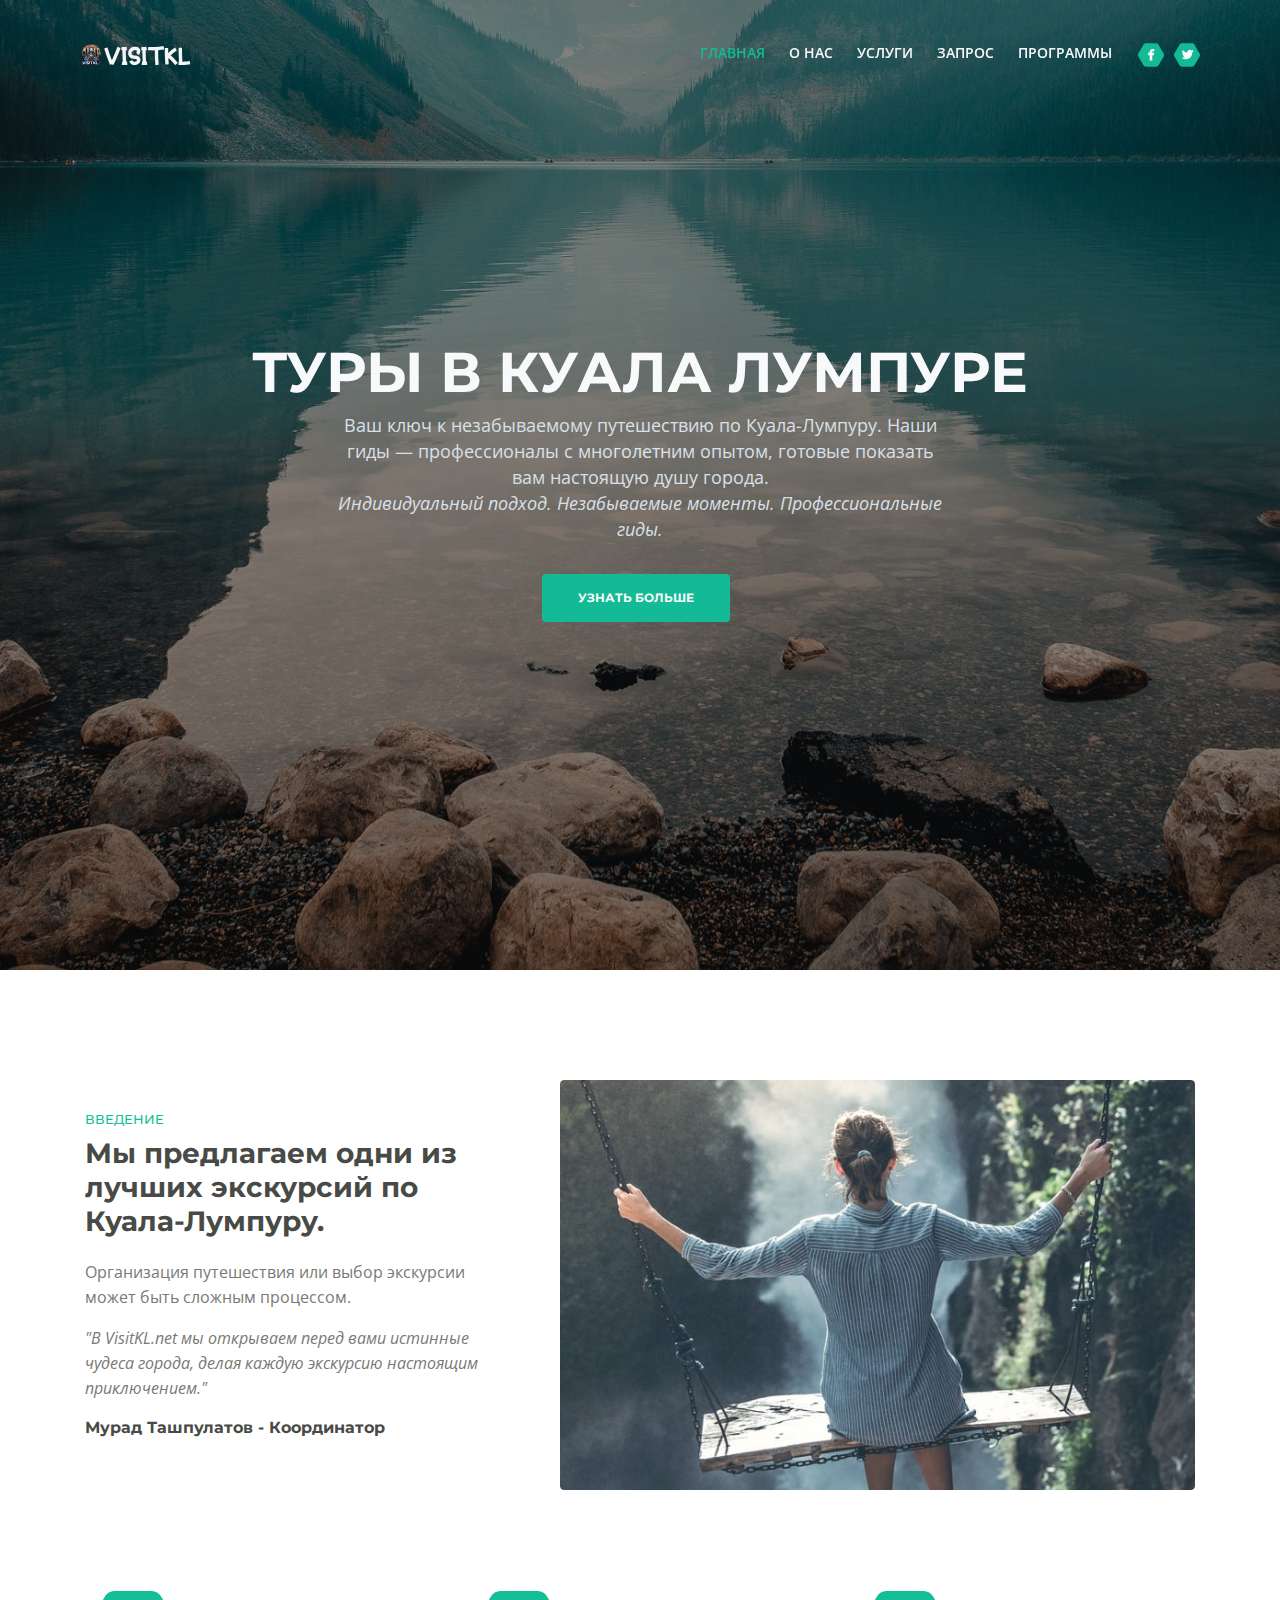
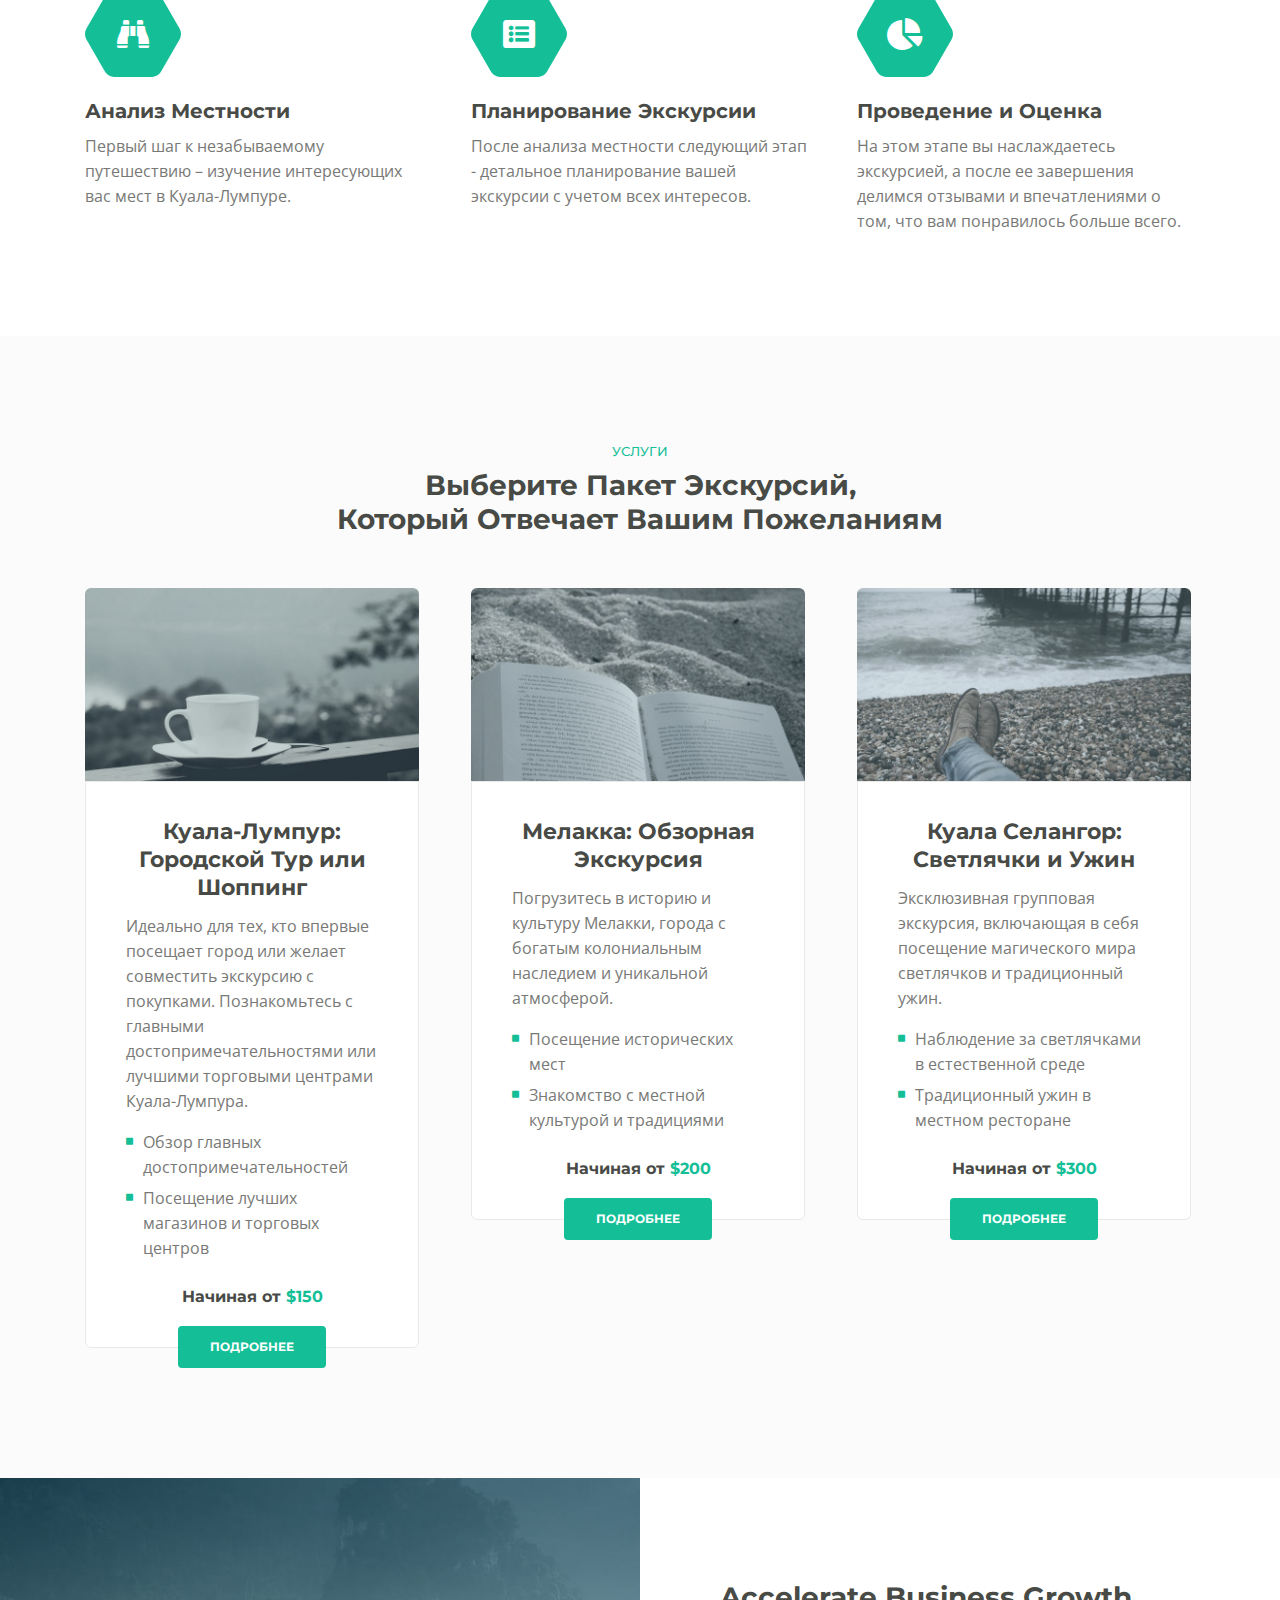
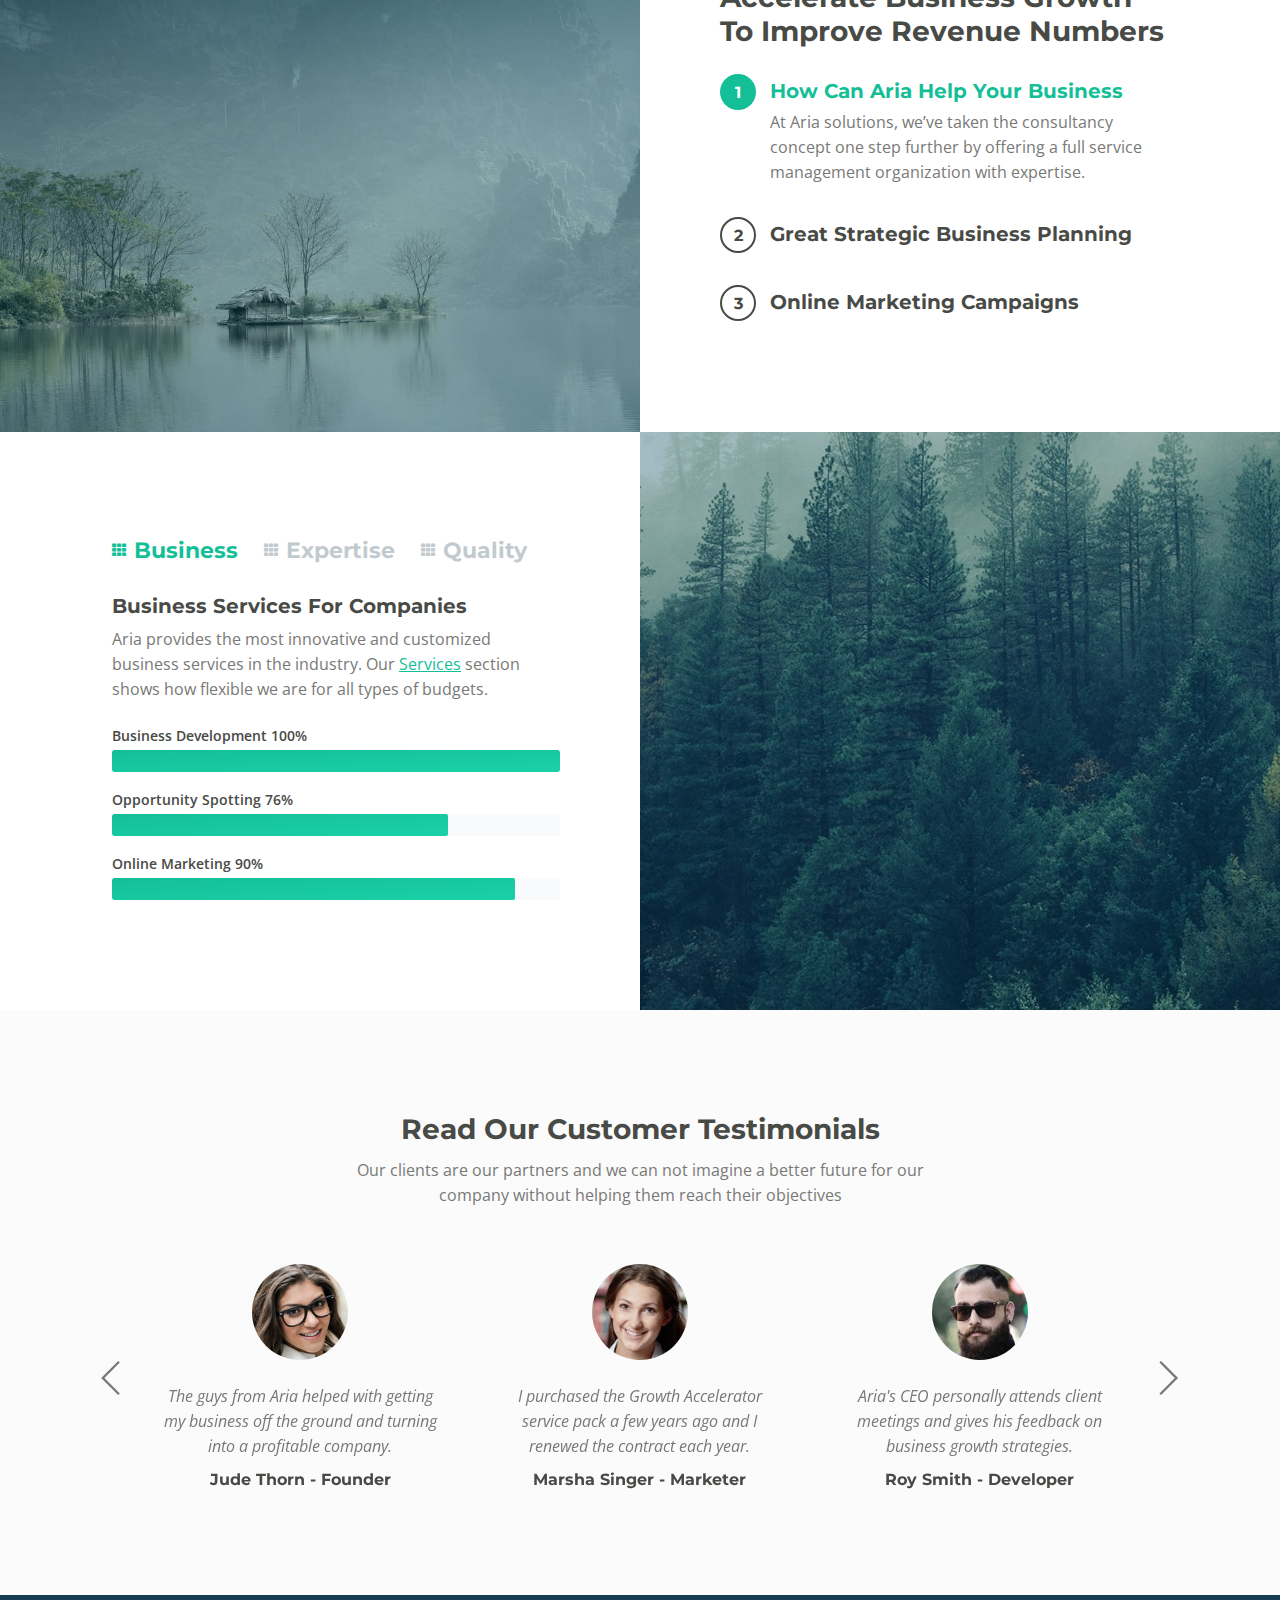
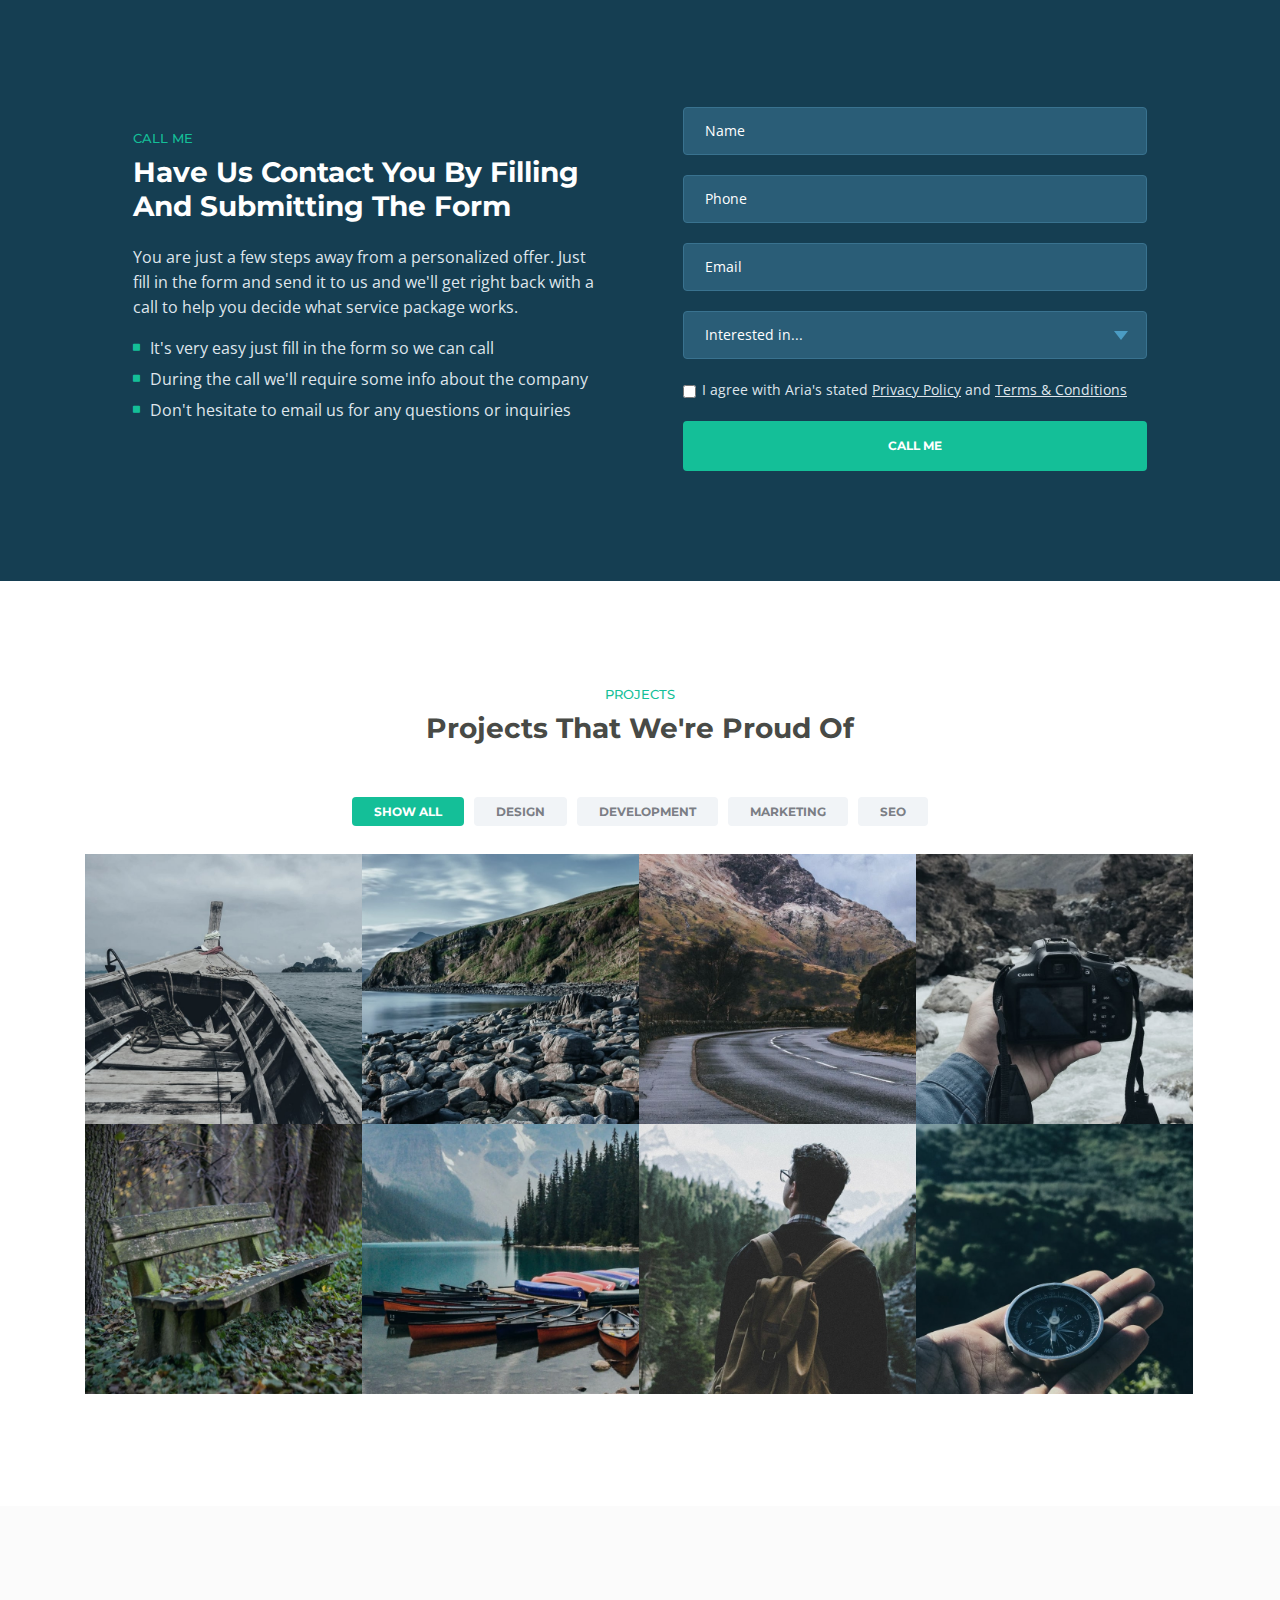
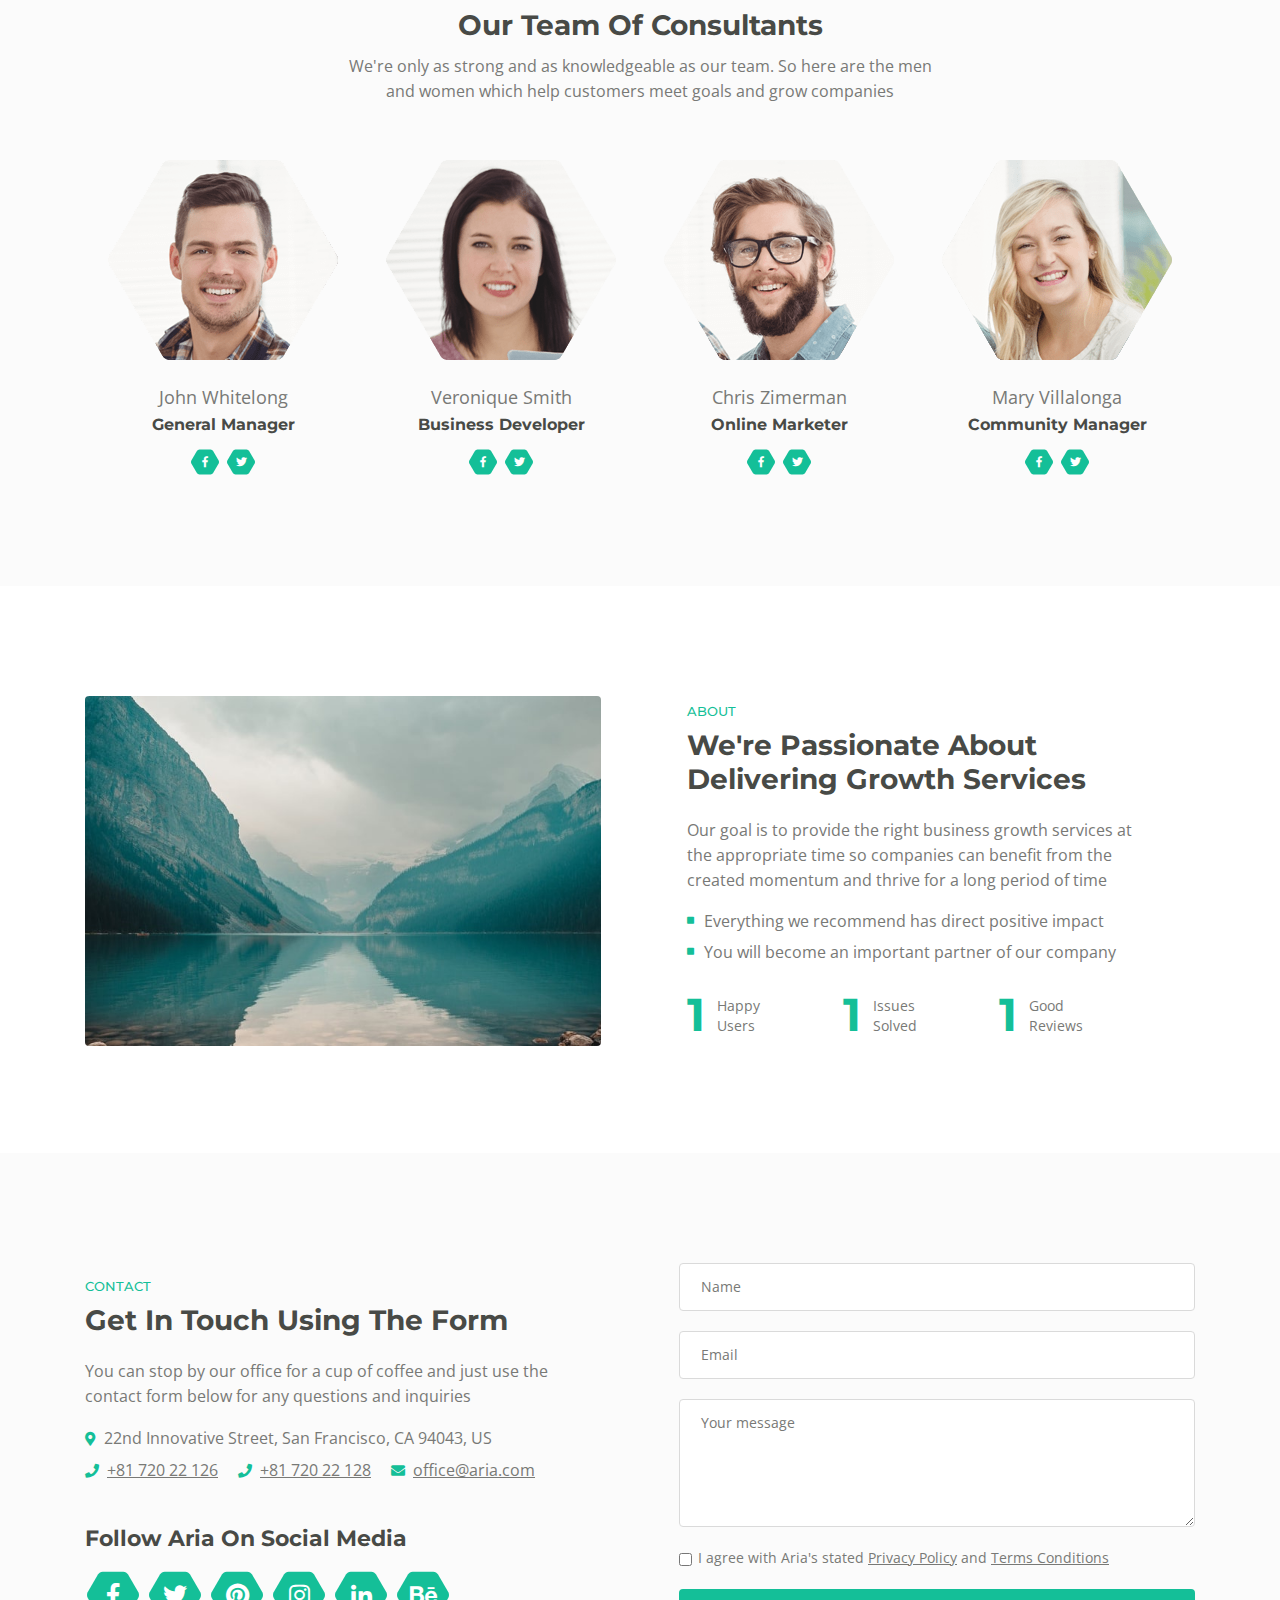
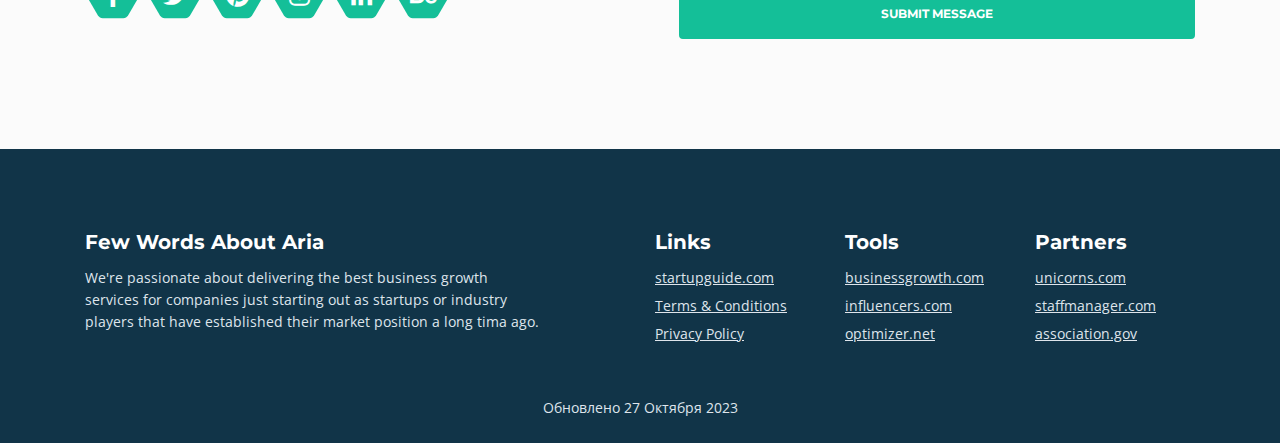
==== commit dca4b286: "1.0" ====
--- a/web/index.html
+++ b/web/index.html
@@ -51,7 +51,7 @@
         <!-- <a class="navbar-brand logo-text page-scroll" href="index.html">Aria</a> -->
 
         <!-- Image Logo -->
-        <a class="navbar-brand logo-image" href="index.html"><img src="images/logo.svg" alt="alternative"></a>
+        <a class="navbar-brand logo-image" href="index.html"><img src="images/logo4.svg" alt="alternative"></a>
         
         <!-- Mobile Menu Toggle Button -->
         <button class="navbar-toggler" type="button" data-toggle="collapse" data-target="#navbarsExampleDefault" aria-controls="navbarsExampleDefault" aria-expanded="false" aria-label="Toggle navigation">
@@ -120,8 +120,9 @@
                     <div class="col-lg-12">
                         <div class="text-container">
                             <h1>ТУРЫ В <span id="js-rotating">КУАЛА ЛУМПУРЕ, МЕЛАККЕ, КУАЛА СЕЛАНГОРЕ</span></h1>
-                            <p class="p-heading p-large">VisitKL.net Является группа </p>
-                            <a class="btn-solid-lg page-scroll" href="#intro">DISCOVER</a>
+                            <p class="p-heading p-large">Ваш ключ к незабываемому путешествию по Куала-Лумпуру. Наши гиды — профессионалы с многолетним опытом, готовые показать вам настоящую душу города.<br>
+                                <i>Индивидуальный подход. Незабываемые моменты. Профессиональные гиды.</i></p>
+                            <a class="btn-solid-lg page-scroll" href="#intro">УЗНАТЬ БОЛЬШЕ</a>
                         </div>
                     </div> <!-- end of col -->
                 </div> <!-- end of row -->
@@ -137,11 +138,11 @@
             <div class="row">
                 <div class="col-lg-5">
                     <div class="text-container">
-                        <div class="section-title">INTRO</div>
-                        <h2>We Offer Some Of The Best Business Growth Services In Town</h2>
-                        <p>Launching a new company or developing the market position of an existing one can be quite an overwhelming processs at times.</p>
-                        <p class="testimonial-text">"Our mission here at Aira is to get you through those tough moments relying on our team's expertise in starting and growing companies."</p>
-                        <div class="testimonial-author">Louise Donovan - CEO</div>
+                        <div class="section-title">ВВЕДЕНИЕ</div>
+                        <h2>Мы предлагаем одни из лучших экскурсий по Куала-Лумпуру.</h2>
+                        <p>Организация путешествия или выбор экскурсии может быть сложным процессом.</p>
+                        <p class="testimonial-text">"В VisitKL.net мы открываем перед вами истинные чудеса города, делая каждую экскурсию настоящим приключением."</p>
+                        <div class="testimonial-author">Мурад Ташпулатов - Координатор</div>
                     </div> <!-- end of text-container -->
                 </div> <!-- end of col -->
                 <div class="col-lg-7">
@@ -168,8 +169,8 @@
                             <i class="fas fa-binoculars fa-stack-1x"></i>
                         </span>
                         <div class="card-body">
-                            <h4 class="card-title">Environment Analysis</h4>
-                            <p>The starting point of any success story is knowing your current position in the business environment</p>
+                            <h4 class="card-title">Анализ Местности</h4>
+                            <p>Первый шаг к незабываемому путешествию – изучение интересующих вас мест в Куала-Лумпуре.</p>
                         </div>
                     </div>
                     <!-- end of card -->
@@ -181,8 +182,8 @@
                             <i class="fas fa-list-alt fa-stack-1x"></i>
                         </span>
                         <div class="card-body">
-                            <h4 class="card-title">Development Planning</h4>
-                            <p>After completing the environmental analysis the next stage is to design and  plan your development strategy</p>
+                            <h4 class="card-title">Планирование Экскурсии</h4>
+                            <p>После анализа местности следующий этап - детальное планирование вашей экскурсии с учетом всех интересов.</p>
                         </div>
                     </div>
                     <!-- end of card -->
@@ -194,8 +195,8 @@
                             <i class="fas fa-chart-pie fa-stack-1x"></i>
                         </span>
                         <div class="card-body">
-                            <h4 class="card-title">Execution & Evaluation</h4>
-                            <p>In this phase you will focus on executing the actions plan and evaluating the results after each marketing campaign</p>
+                            <h4 class="card-title">Проведение и Оценка</h4>
+                            <p>На этом этапе вы наслаждаетесь экскурсией, а после ее завершения делимся отзывами и впечатлениями о том, что вам понравилось больше всего.</p>
                         </div>
                     </div>
                     <!-- end of card -->
@@ -212,8 +213,8 @@
         <div class="container">
             <div class="row">
                 <div class="col-lg-12">
-                    <div class="section-title">SERVICES</div>
-                    <h2>Choose The Service Package<br> That Suits Your Needs</h2>
+                    <div class="section-title">УСЛУГИ</div>
+                    <h2>Выберите Пакет Экскурсий,<br>Который Отвечает Вашим Пожеланиям</h2>
                 </div> <!-- end of col -->
             </div> <!-- end of row -->
             <div class="row">
@@ -225,22 +226,22 @@
                             <img class="img-fluid" src="images/services-1.jpg" alt="alternative">
                         </div>
                         <div class="card-body">
-                            <h3 class="card-title">Off The Ground Off The Ground</h3>
-                            <p>Perfect for fresh ideas or young startups, this package will help get the business off the ground</p>
+                            <h3 class="card-title">Куала-Лумпур: Городской Тур или Шоппинг</h3>
+                            <p>Идеально для тех, кто впервые посещает город или желает совместить экскурсию с покупками. Познакомьтесь с главными достопримечательностями или лучшими торговыми центрами Куала-Лумпура.</p>
                             <ul class="list-unstyled li-space-lg">
                                 <li class="media">
                                     <i class="fas fa-square"></i>
-                                    <div class="media-body">Environment and competition</div>
+                                    <div class="media-body">Обзор главных достопримечательностей</div>
                                 </li>
                                 <li class="media">
                                     <i class="fas fa-square"></i>
-                                    <div class="media-body">Designing the marketing plan</div>
+                                    <div class="media-body">Посещение лучших магазинов и торговых центров</div>
                                 </li>
                             </ul>
-                            <p class="price">Starting at <span>$199</span></p>
+                            <p class="price">Начиная от <span>$150</span></p>
                         </div>
                         <div class="button-container">
-                            <a class="btn-solid-reg page-scroll" href="#callMe">DETAILS</a>
+                            <a class="btn-solid-reg page-scroll" href="#callMe">ПОДРОБНЕЕ</a>
                         </div> <!-- end of button-container -->
                     </div>
                     <!-- end of card -->
@@ -251,22 +252,22 @@
                             <img class="img-fluid" src="images/services-2.jpg" alt="alternative">
                         </div>
                         <div class="card-body">
-                            <h3 class="card-title">Accelerated Growth</h3>
-                            <p>Use this service pack to give your company the necessary impulse to become an industry leader</p>
+                            <h3 class="card-title">Мелакка: Обзорная Экскурсия</h3>
+                            <p>Погрузитесь в историю и культуру Мелакки, города с богатым колониальным наследием и уникальной атмосферой.</p>
                             <ul class="list-unstyled li-space-lg">
                                 <li class="media">
                                     <i class="fas fa-square"></i>
-                                    <div class="media-body">Business strategy planning</div>
+                                    <div class="media-body">Посещение исторических мест</div>
                                 </li>
                                 <li class="media">
                                     <i class="fas fa-square"></i>
-                                    <div class="media-body">Taking the planned actions</div>
+                                    <div class="media-body">Знакомство с местной культурой и традициями</div>
                                 </li>
                             </ul>
-                            <p class="price">Starting at <span>$299</span></p>
+                            <p class="price">Начиная от <span>$200</span></p>
                         </div>
                         <div class="button-container">
-                            <a class="btn-solid-reg page-scroll" href="#callMe">DETAILS</a>
+                            <a class="btn-solid-reg page-scroll" href="#callMe">ПОДРОБНЕЕ</a>
                         </div> <!-- end of button-container -->
                     </div>
                     <!-- end of card -->
@@ -277,22 +278,22 @@
                             <img class="img-fluid" src="images/services-3.jpg" alt="alternative">
                         </div>
                         <div class="card-body">
-                            <h3 class="card-title">Market Domination</h3>
-                            <p>You already are a reference point in your industry now you need to learn about acquisitions</p>
+                            <h3 class="card-title">Куала Селангор: Светлячки и Ужин</h3>
+                            <p>Эксклюзивная групповая экскурсия, включающая в себя посещение магического мира светлячков и традиционный ужин.</p>
                             <ul class="list-unstyled li-space-lg">
                                 <li class="media">
                                     <i class="fas fa-square"></i>
-                                    <div class="media-body">Maintaining the leader status</div>
+                                    <div class="media-body">Наблюдение за светлячками в естественной среде</div>
                                 </li>
                                 <li class="media">
                                     <i class="fas fa-square"></i>
-                                    <div class="media-body">Acquisitions the right way</div>
+                                    <div class="media-body">Традиционный ужин в местном ресторане</div>
                                 </li>
                             </ul>
-                            <p class="price">Starting at <span>$299</span></p>
+                            <p class="price">Начиная от <span>$300</span></p>
                         </div>
                         <div class="button-container">
-                            <a class="btn-solid-reg page-scroll" href="#callMe">DETAILS</a>
+                            <a class="btn-solid-reg page-scroll" href="#callMe">ПОДРОБНЕЕ</a>
                         </div> <!-- end of button-container -->
                     </div>
                     <!-- end of card -->
